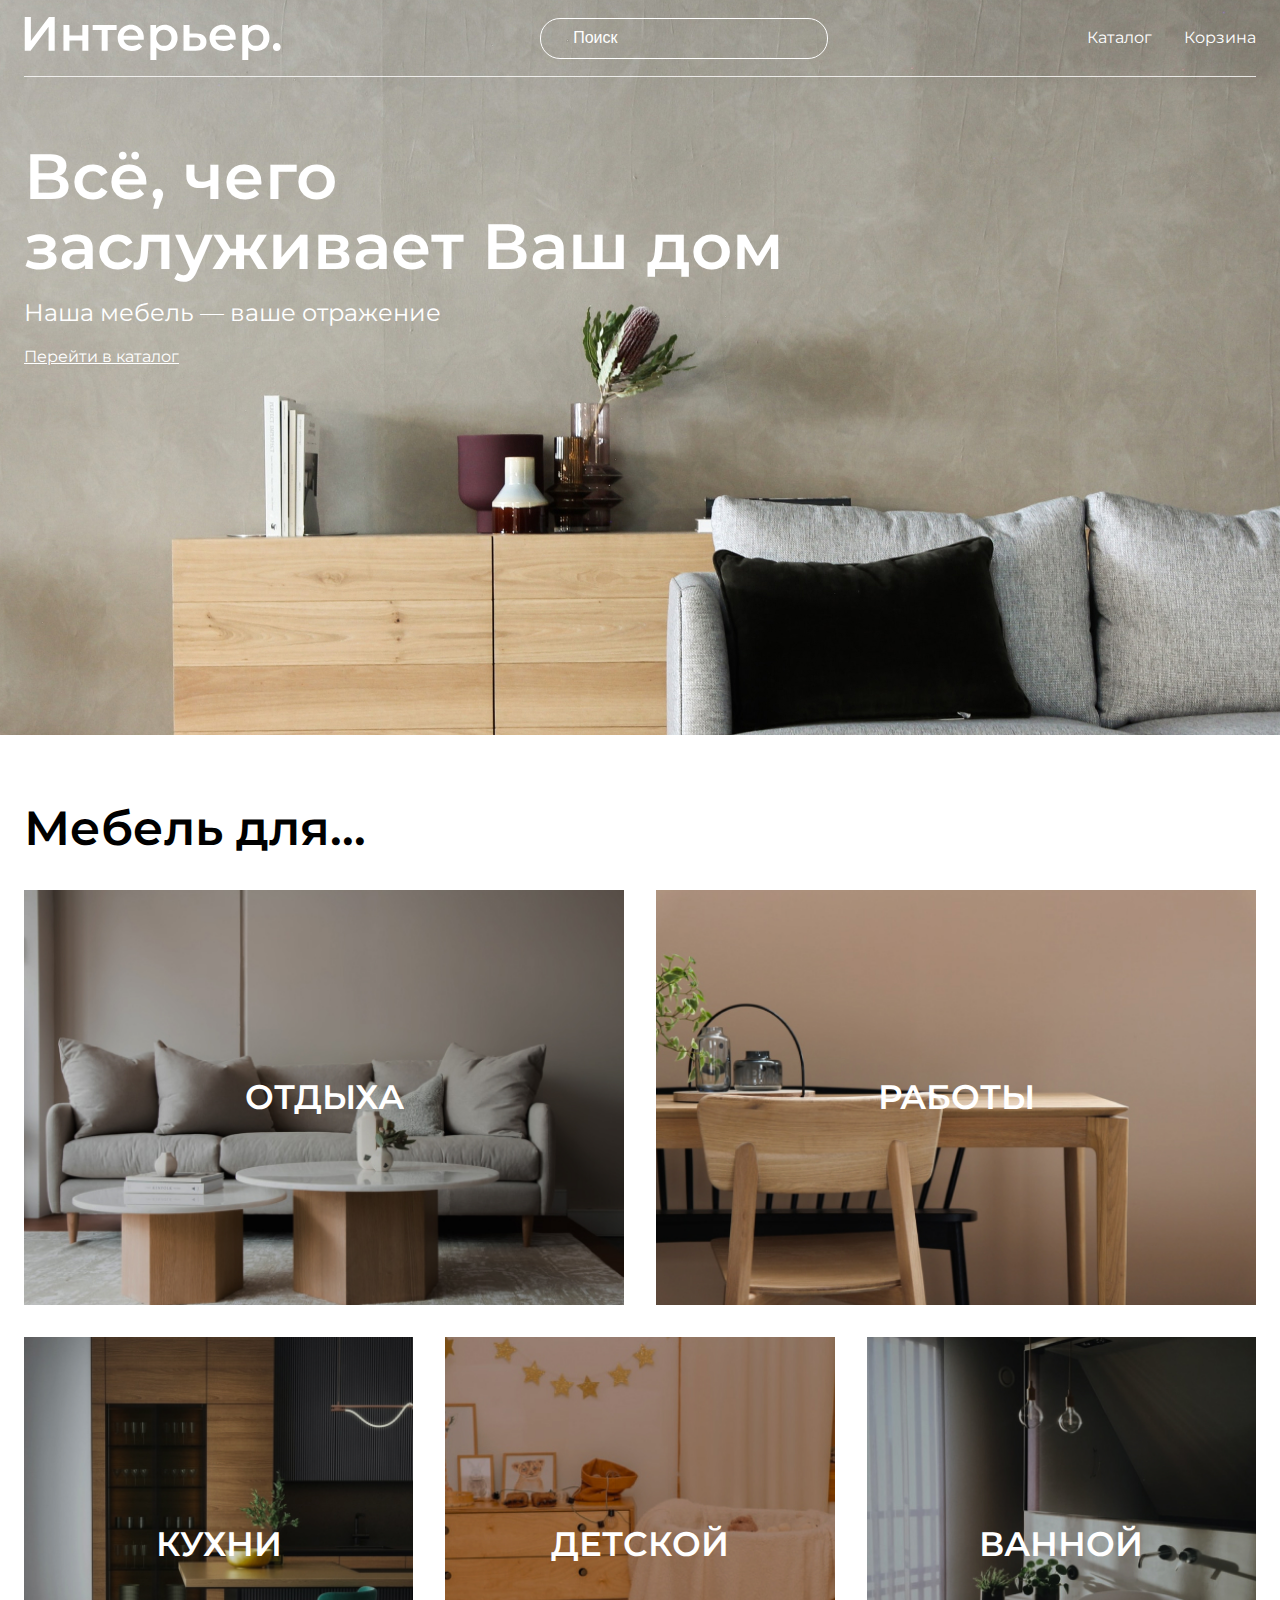
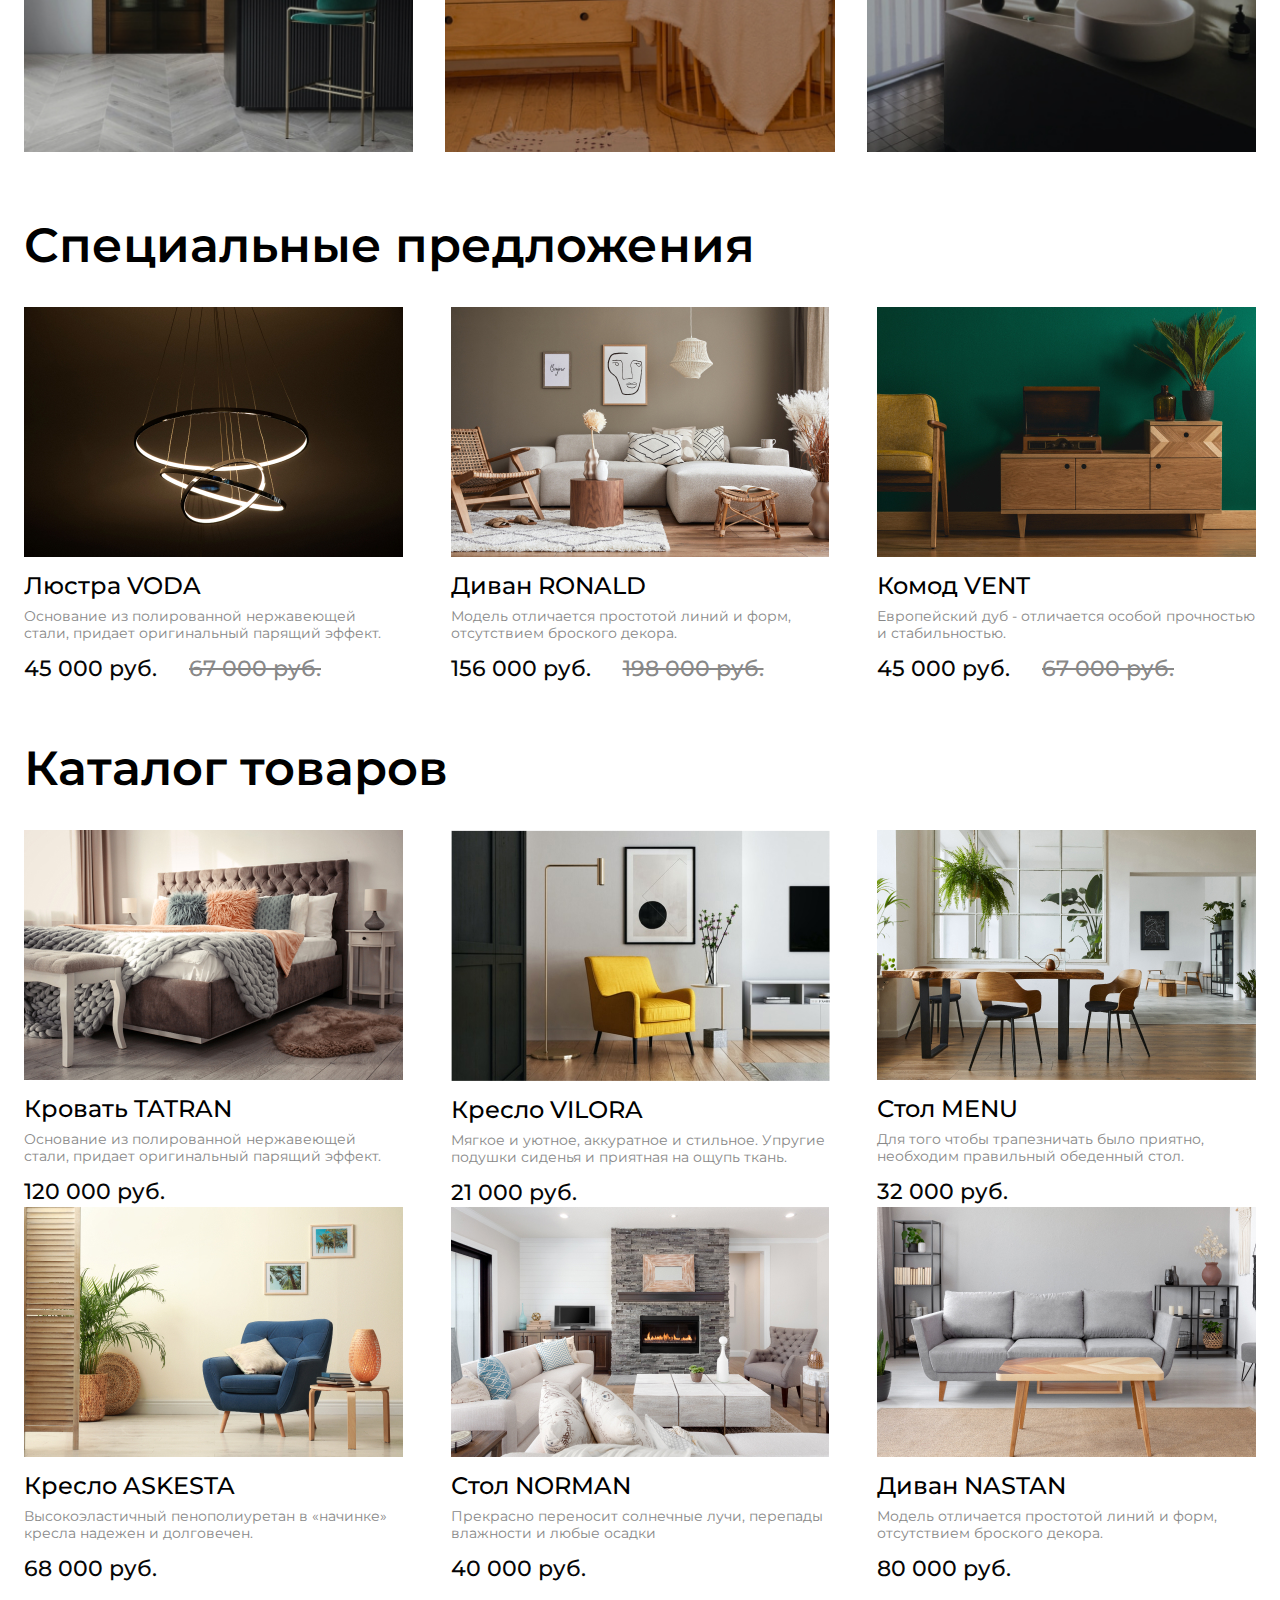
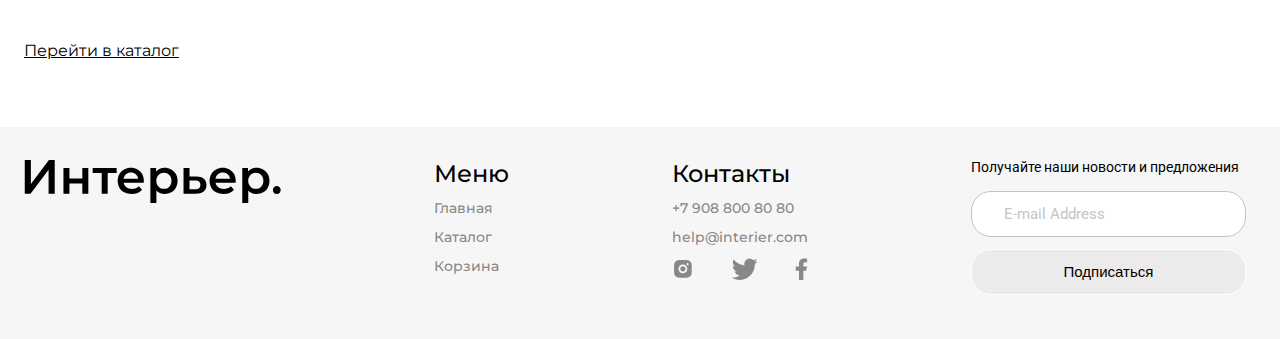
==== index.html @ c7a36665 "Task 10 - Added: Mobile version" ====
<!DOCTYPE html>
<html lang="ru">
<head>
    <meta charset="UTF-8">
    <meta http-equiv="X-UA-Compatible" content="IE=edge">
    <meta name="viewport" content="width=device-width, initial-scale=1.0">
    <link rel="stylesheet" href="css/main.css">
    <link href="https://fonts.googleapis.com/css2?family=Montserrat:ital,wght@0,400;0,500;0,600;0,700;1,400;1,500;1,600&display=swap" rel="stylesheet">
    <link href="https://fonts.googleapis.com/css2?family=Roboto&display=swap" rel="stylesheet">
    <title>Главная</title>
</head>
<body>
    <div class="intro">
        <header class="intro-header">
            <picture class="header-logo">
                <source media="(max-width: 767px)" srcset="img/logo_mobile.svg">
                <source media="(min-width: 768px)" srcset="img/logo.svg">
                <img class="header-logo" src="img/logo.svg" alt="Logo">
            </picture>
            <input class="header-search" type="search" name="Search" id="input-search" placeholder="Поиск">
            <nav class="header-nav">
                <a class="header-nav-element" href="catalog.html">Каталог</a>
                <a class="header-nav-element" href="cart.html">Корзина</a>
            </nav>
            <div class="header-nav mobile">
                <a class="header-nav-element" id="nav-mobile-search">
                    <img src="img/search.svg" alt="Search Button">
                </a>
                <a class="header-nav-element" id="nav-mobile-catalog" href="catalog.html">
                    <img src="img/catalog.svg" alt="Catalog Button">
                </a>
                <a class="header-nav-element" id="nav-mobile-cart" href="cart.html">
                    <img src="img/cart.svg" alt="Cart Button">
                </a>
            </div>
        </header>
        <section>
            <h1 class="main-header">Всё, чего заслуживает&#160;Ваш дом</h1>
            <h1 class="main-header mobile">Всё, чего заслуживает Ваш дом</h1>
            <p class="slogan-paragraph">Наша мебель — ваше отражение</p>
            <a class="catalog-link" href="catalog.html">Перейти в каталог</a>
        </section>
    </div> 
    <main>
        <section>
            <h2 class="section-header">Мебель для...</h2>
            <div class="category-cards">
                <div class="category-card big-card" style="background-image: url(img/category-rest.jpg)">ОТДЫХА</div>
                <div class="category-card big-card" style="background-image: url(img/category-work.jpg)">РАБОТЫ</div>
                <div class="category-card" style="background-image: url(img/category-kitchen.jpg)">КУХНИ</div>
                <div class="category-card" style="background-image: url(img/category-children.jpg)">ДЕТСКОЙ</div>
                <div class="category-card" style="background-image: url(img/category-bathroom.jpg)">ВАННОЙ</div>
            </div>
        </section>
        <section>
            <h2 class="section-header">Специальные предложения</h2>
            <div class="product-cards">
                <div class="product-card">
                    <img class="product-image" src="img/voda.jpg" alt='VODA'>
                    <h3 class="product-name">Люстра VODA</h3>
                    <p class="product-desc">Основание из полированной нержавеющей стали, придает оригинальный парящий эффект.</p>
                    <div class="special-offer-price">
                        <p class="price">45 000 руб.</p><p class="price price-old">67 000 руб.</p>
                    </div>
                </div>
                <div class="product-card">
                    <img class="product-image" src="img/ronald.jpg" alt='RONALD'>
                    <h3 class="product-name">Диван RONALD</h3>
                    <p class="product-desc">Модель отличается простотой линий и форм, отсутствием броского декора.</p>
                    <div class="special-offer-price">
                        <p class="price">156 000 руб.</p><p class="price price-old">198 000 руб.</p>
                    </div>
                </div>
                <div class="product-card">
                    <img class="product-image" src="img/vent.jpg" alt='VENT'>
                    <h3 class="product-name">Комод VENT</h3>
                    <p class="product-desc">Европейский дуб - отличается особой прочностью и стабильностью.</p>
                    <div class="special-offer-price">
                        <p class="price">45 000 руб.</p><p class="price price-old">67 000 руб.</p>
                    </div>
                </div>
            </div>
        </section>
        <section>
            <h2 class="section-header">Каталог товаров</h2>
            <div>
                <div class="product-cards">
                    <div class="product-card">
                        <img class="product-image" src="img/tatran.jpg" alt='TATRAN'>
                        <h3 class="product-name">Кровать TATRAN</h3>
                        <p class="product-desc">Основание из полированной нержавеющей стали, придает оригинальный парящий эффект.</p>
                        <p class="price">120 000 руб.</p>
                    </div>
                    <div class="product-card">
                        <img class="product-image" src="img/vilora.jpg" alt='VILORA'>
                        <h3 class="product-name">Кресло VILORA</h3>
                        <p class="product-desc">Мягкое и уютное, аккуратное и стильное. Упругие подушки сиденья и приятная на ощупь ткань.</p>
                        <p class="price">21 000 руб.</p>
                    </div>
                    <div class="product-card">
                        <img class="product-image" src="img/menu.jpg" alt='MENU'>
                        <h3 class="product-name">Стол MENU</h3>
                        <p class="product-desc">Для того чтобы трапезничать было приятно, необходим правильный обеденный стол.</p>
                        <p class="price">32 000 руб.</p>
                    </div>
                    <div class="product-card">
                        <img class="product-image" src="img/askesta.jpg" alt='ASKESTA'>
                        <h3 class="product-name">Кресло ASKESTA</h3>
                        <p class="product-desc">Высокоэластичный пенополиуретан в «начинке» кресла надежен и долговечен.</p>
                        <p class="price">68 000 руб.</p>
                    </div>
                    <div class="product-card">
                        <img class="product-image" src="img/norman.jpg" alt='NORMAN'>
                        <h3 class="product-name">Стол NORMAN</h3>
                        <p class="product-desc">Прекрасно переносит солнечные лучи, перепады влажности и любые осадки</p>
                        <p class="price">40 000 руб.</p>
                    </div>
                    <div class="product-card">
                        <img class="product-image" src="img/nastan.jpg" alt='NASTAN'>
                        <h3 class="product-name">Диван NASTAN</h3>
                        <p class="product-desc">Модель отличается простотой линий и форм, отсутствием броского декора.</p>
                        <p class="price">80 000 руб.</p>
                    </div>
                </div>
            </div>
            <a class="catalog-section-link" href="catalog.html">Перейти в каталог</a>
        </section>
    </main>
    <footer>
        <img class="footer-logo" height="44px" src="img/logo.svg" alt="Logo">
        <div class="footer-section">
            <h4 class="footer-section-element">Меню</h4>
            <a class="footer-link" href="index.html">Главная</a>
            <a class="footer-link" href="catalog.html">Каталог</a>
            <a class="footer-link" href="">Корзина</a>
        </div>
        <div class="footer-section">
            <h4 class="footer-section-element">Контакты</h4>
            <a class="footer-link" href="tel:+79088008080">+7 908 800 80 80</a>
            <a class="footer-link" href="mailto:help@interier.com">help@interier.com</a>
            <div class="footer-contacts-social">
                <a href=""><img height="22px" src="img/inst.svg" alt="Instagram Logo"></a>
                <a href=""><img height="22px" src="img/twitter.svg" alt="Twitter Logo"></a>
                <a href=""><img height="22px" src="img/facebook.svg" alt="Facebook Logo"></a>
            </div>
        </div>
        <div class="footer-section">
            <form class="footer-subscription" action="#">
                <p class="subscription-header">Получайте наши новости и предложения</p>
                <input class="subscription-email-input" type="email" placeholder="E-mail Address">
                <button class="subscribe-button">Подписаться</button>
            </form>
        </div>
    </footer>
</body>
</html>
---- css/main.css ----
* {
  margin: 0;
  padding: 0;
}

body {
  font-family: 'Montserrat', sans-serif;
  font-style: normal;
  font-weight: normal;
  background-color: #FFFFFF;
}

section {
  margin-left: calc(max(calc(50% - 620px), 24px));
  margin-right: calc(max(calc(50% - 620px), 24px));
}

main {
  margin-bottom: 64px;
}

footer {
  padding-left: calc(max(calc(50% - 620px), 24px));
  padding-right: calc(max(calc(50% - 620px), 24px));
  min-height: 130px;
  background: #F7F6F6;
  display: -webkit-box;
  display: -ms-flexbox;
  display: flex;
  -webkit-box-pack: justify;
      -ms-flex-pack: justify;
          justify-content: space-between;
  padding-top: 32px;
  padding-bottom: 32px;
}

input:focus {
  outline: none;
}

.intro {
  min-height: 735px;
  background-image: url("../img/intro_background.jpg");
  background-size: cover;
  margin-bottom: 64px;
}

.slogan-paragraph {
  min-height: 32px;
  margin-bottom: 16px;
  margin-top: 16px;
  font-size: 24px;
  line-height: 32px;
  color: #FFFFFF;
}

.catalog-link {
  height: 24px;
  margin-top: 16px;
  font-size: 16px;
  line-height: 24px;
  -webkit-text-decoration-line: underline;
          text-decoration-line: underline;
  color: #FFFFFF;
}

.intro-header {
  margin-left: calc(max(calc(50% - 620px), 24px));
  margin-right: calc(max(calc(50% - 620px), 24px));
  height: 76px;
  display: -webkit-box;
  display: -ms-flexbox;
  display: flex;
  -webkit-box-pack: justify;
      -ms-flex-pack: justify;
          justify-content: space-between;
  -webkit-box-align: center;
      -ms-flex-align: center;
          align-items: center;
  border-bottom: 1px solid rgba(255, 255, 255, 0.8);
  -webkit-column-gap: 24px;
          column-gap: 24px;
}

.header-logo {
  height: 44px;
}

.header-search {
  height: 41px;
  width: 288px;
  padding-left: 32px;
  padding-right: 32px;
  border: 1px solid #FFFFFF;
  -webkit-box-sizing: border-box;
          box-sizing: border-box;
  border-radius: 20px;
  background: transparent;
  font-size: 16px;
  line-height: 20px;
  color: #FFFFFF;
}

.header-search::-webkit-input-placeholder {
  color: #FFFFFF;
}

.header-search:-ms-input-placeholder {
  color: #FFFFFF;
}

.header-search::-ms-input-placeholder {
  color: #FFFFFF;
}

.header-search::placeholder {
  color: #FFFFFF;
}

.header-nav {
  display: -webkit-box;
  display: -ms-flexbox;
  display: flex;
  -webkit-box-pack: justify;
      -ms-flex-pack: justify;
          justify-content: space-between;
}

.header-nav.mobile {
  display: none;
}

.header-nav-element {
  font-size: 16px;
  line-height: 20px;
  color: #FFFFFF;
  text-decoration: none;
  -webkit-box-flex: 0;
      -ms-flex: none;
          flex: none;
  -webkit-box-ordinal-group: 1;
      -ms-flex-order: 0;
          order: 0;
  -ms-flex-positive: 0;
      flex-grow: 0;
}

.header-nav-element:nth-child(2n) {
  margin-left: 32px;
}

.main-header {
  margin-top: 64px;
  margin-bottom: 16px;
  max-width: 792px;
  font-weight: 600;
  font-size: 64px;
  line-height: 70px;
  color: #FFFFFF;
}

.main-header.mobile {
  display: none;
}

.main-header.catalog, .main-header.cart {
  margin-top: 120px;
}

.section-header {
  height: 59px;
  margin-bottom: 32px;
  font-weight: 600;
  font-size: 48px;
  line-height: 59px;
  display: -webkit-box;
  display: -ms-flexbox;
  display: flex;
  -webkit-box-align: center;
      -ms-flex-align: center;
          align-items: center;
  color: #000000;
}

.category-cards {
  display: -ms-grid;
  display: grid;
  gap: 32px;
  -ms-grid-columns: (1fr)[12];
      grid-template-columns: repeat(12, 1fr);
  margin-bottom: 64px;
}

.category-card.big-card {
  grid-column: span 6;
}

.category-card {
  grid-column: span 4;
  height: 415px;
  background-repeat: no-repeat;
  background-position: center;
  background-size: cover;
  font-weight: 600;
  font-size: 34px;
  line-height: 41px;
  display: -webkit-box;
  display: -ms-flexbox;
  display: flex;
  -webkit-box-align: center;
      -ms-flex-align: center;
          align-items: center;
  -webkit-box-pack: center;
      -ms-flex-pack: center;
          justify-content: center;
  color: #FFFFFF;
}

.product-cards {
  display: -webkit-box;
  display: -ms-flexbox;
  display: flex;
  /* flex-direction: row; */
  -ms-flex-wrap: wrap;
      flex-wrap: wrap;
  -webkit-box-pack: justify;
      -ms-flex-pack: justify;
          justify-content: space-between;
  margin-bottom: 56px;
}

.product-card {
  width: 379px;
}

.product-image {
  -o-object-fit: cover;
     object-fit: cover;
  padding-bottom: 10px;
}

.product-name {
  font-weight: 500;
  font-size: 24px;
  line-height: 29px;
  color: #000000;
  margin: 0px 0px 8px 0px;
}

.product-desc {
  font-size: 14px;
  line-height: 17px;
  color: #888888;
  margin: 0px 0px 12px 0px;
}

.price {
  font-weight: 500;
  font-size: 22px;
  line-height: 29px;
  color: #050505;
  margin-right: 32px;
}

.price-old {
  -webkit-text-decoration-line: line-through;
          text-decoration-line: line-through;
  color: #888888;
}

.special-offer-price {
  display: -webkit-box;
  display: -ms-flexbox;
  display: flex;
  -webkit-box-orient: horizontal;
  -webkit-box-direction: normal;
      -ms-flex-direction: row;
          flex-direction: row;
}

.catalog-section-link {
  font-family: Montserrat;
  font-style: normal;
  font-weight: normal;
  font-size: 16px;
  line-height: 24px;
  -webkit-text-decoration-line: underline;
          text-decoration-line: underline;
  color: #000000;
}

.catalog-section-link:hover {
  color: rgba(0, 0, 0, 0.5);
}

.footer-logo {
  -webkit-filter: brightness(0%);
          filter: brightness(0%);
}

.footer-link {
  font-weight: 500;
  font-size: 14px;
  line-height: 17px;
  color: #888888;
  text-decoration: none;
}

.footer-section {
  display: -webkit-box;
  display: -ms-flexbox;
  display: flex;
  -webkit-box-orient: vertical;
  -webkit-box-direction: normal;
      -ms-flex-direction: column;
          flex-direction: column;
  padding-left: 10px;
  padding-right: 10px;
}

.footer-section-element {
  font-weight: 500;
  font-size: 24px;
  line-height: 29px;
  color: #000000;
  margin-bottom: 12px;
}

.footer-contacts-social {
  display: -webkit-box;
  display: -ms-flexbox;
  display: flex;
  -webkit-box-orient: horizontal;
  -webkit-box-direction: normal;
      -ms-flex-direction: row;
          flex-direction: row;
  -webkit-box-pack: justify;
      -ms-flex-pack: justify;
          justify-content: space-between;
}

.footer-subscription {
  display: -webkit-box;
  display: -ms-flexbox;
  display: flex;
  -webkit-box-orient: vertical;
  -webkit-box-direction: normal;
      -ms-flex-direction: column;
          flex-direction: column;
  -ms-flex-line-pack: center;
      align-content: center;
}

.subscription-header {
  font-size: 14px;
  line-height: 16px;
  color: #000000;
  margin-bottom: 16px;
  font-family: Roboto, sans-serif;
  font-style: normal;
  font-weight: normal;
}

.subscription-email-input {
  background: #FFFFFF;
  border: 1px solid #C4C4C4;
  -webkit-box-sizing: border-box;
          box-sizing: border-box;
  border-radius: 20px;
  font-style: normal;
  font-weight: normal;
  font-size: 15px;
  line-height: 18px;
  width: 275px;
  height: 46px;
  padding-left: 32px;
  font-family: Roboto;
  font-style: normal;
  font-weight: normal;
  font-size: 15px;
  line-height: 18px;
  color: #636363;
}

.subscription-email-input::-webkit-input-placeholder {
  font-family: Roboto;
  font-style: normal;
  font-weight: normal;
  font-size: 15px;
  line-height: 18px;
  color: #C4C4C4;
}

.subscription-email-input:-ms-input-placeholder {
  font-family: Roboto;
  font-style: normal;
  font-weight: normal;
  font-size: 15px;
  line-height: 18px;
  color: #C4C4C4;
}

.subscription-email-input::-ms-input-placeholder {
  font-family: Roboto;
  font-style: normal;
  font-weight: normal;
  font-size: 15px;
  line-height: 18px;
  color: #C4C4C4;
}

.subscription-email-input::placeholder {
  font-family: Roboto;
  font-style: normal;
  font-weight: normal;
  font-size: 15px;
  line-height: 18px;
  color: #C4C4C4;
}

.subscribe-button {
  background: rgba(222, 215, 215, 0.41);
  border: 1px solid #FFFFFF;
  -webkit-box-sizing: border-box;
          box-sizing: border-box;
  border-radius: 20px;
  width: 275px;
  height: 46px;
  font-size: 15px;
  line-height: 18px;
  color: #000000;
}

.footer-link, .footer-contacts-social, .subscription-email-input, .subscribe-button {
  margin-bottom: 12px;
}

.intro.catalog {
  min-height: 400px;
  background-image: url("../img/intro_background_catalog.jpg");
  background-size: cover;
}

.catalog-control-bar {
  padding-bottom: 32px;
  display: -webkit-box;
  display: -ms-flexbox;
  display: flex;
  -webkit-box-pack: justify;
      -ms-flex-pack: justify;
          justify-content: space-between;
}

.catalog-breadcrumb-nav-ul {
  display: -webkit-box;
  display: -ms-flexbox;
  display: flex;
  list-style: none;
}

.catalog-breadcrumb-nav-element {
  display: inline;
  text-decoration: none;
  font-size: 16px;
  line-height: 32px;
  color: #000000;
  -webkit-box-flex: 0;
      -ms-flex: none;
          flex: none;
  -webkit-box-ordinal-group: 1;
      -ms-flex-order: 0;
          order: 0;
  -ms-flex-positive: 0;
      flex-grow: 0;
}

.catalog-breadcrumb-nav a + a::before {
  content: "\00a0/\00a0\00a0";
  font-size: 16px;
  line-height: 32px;
  color: #000000;
  -webkit-box-flex: 0;
      -ms-flex: none;
          flex: none;
  -webkit-box-ordinal-group: 1;
      -ms-flex-order: 0;
          order: 0;
  -ms-flex-positive: 0;
      flex-grow: 0;
}

.catalog-sort-dropdown {
  height: 41px;
  border: 1px solid #C4C4C4;
  -webkit-box-sizing: border-box;
          box-sizing: border-box;
  border-radius: 20px;
  padding-left: 10px;
  font-size: 16px;
  line-height: 20px;
  color: #000000;
}

/* Doesn't work in Firefox (Works in Google Chrome) */
.catalog-sort-option {
  font-size: 16px;
  line-height: 20px;
  color: #000000;
}

.intro.cart {
  min-height: 400px;
  background-image: url("../img/intro_background_cart.jpg");
  background-size: cover;
}

.cart-section {
  margin-top: 32px;
  display: -ms-grid;
  display: grid;
  -ms-grid-columns: (1fr)[12];
      grid-template-columns: repeat(12, 1fr);
  gap: 32px;
}

.cart-pane {
  min-width: 786px;
}

.cart-header-bar {
  padding-bottom: 16px;
  grid-column: span 8;
  font-size: 16px;
  line-height: 20px;
  display: -webkit-box;
  display: -ms-flexbox;
  display: flex;
  -webkit-box-pack: justify;
      -ms-flex-pack: justify;
          justify-content: space-between;
  -webkit-box-align: center;
      -ms-flex-align: center;
          align-items: center;
  color: #000000;
}

.product-card.cart {
  display: -webkit-box;
  display: -ms-flexbox;
  display: flex;
  -webkit-box-pack: justify;
      -ms-flex-pack: justify;
          justify-content: space-between;
  width: 100%;
  height: 173px;
  padding-top: 32px;
  padding-bottom: 32px;
  border-top: 1px solid rgba(136, 136, 136, 0.3);
}

.product-image.cart {
  max-height: 173px;
  max-width: 173px;
  -o-object-fit: cover;
     object-fit: cover;
  padding-bottom: 0;
}

.cart-product-info {
  padding-left: 32px;
  display: -webkit-box;
  display: -ms-flexbox;
  display: flex;
  -webkit-box-orient: vertical;
  -webkit-box-direction: normal;
      -ms-flex-direction: column;
          flex-direction: column;
  -webkit-box-pack: justify;
      -ms-flex-pack: justify;
          justify-content: space-between;
}

.product-name.cart {
  font-size: 24px;
  line-height: 29px;
}

.product-desc.cart {
  font-size: 14px;
  line-height: 17px;
  max-width: 276px;
}

.price.cart {
  font-size: 16px;
  line-height: 20px;
}

.product-card-control {
  margin-top: auto;
}

.product-card-button {
  margin-right: 32px;
  font-size: 14px;
  line-height: 24px;
  -webkit-text-decoration-line: underline;
          text-decoration-line: underline;
  border: none;
  background: none;
  color: #000000;
}

.product-card-button:hover {
  color: rgba(0, 0, 0, 0.5);
}

.product-amount-input {
  margin-left: auto;
  height: 51px;
  width: 71px;
  background: #F7F6F6;
  border-radius: 6px;
  border: none;
  text-align: center;
  font-family: Poppins;
  font-style: normal;
  font-weight: 600;
  font-size: 14px;
}

.order-pane {
  grid-column: span 4;
  min-width: 329px;
  max-height: 400px;
  background: #F7F6F6;
  border-radius: 20px;
  display: -webkit-box;
  display: -ms-flexbox;
  display: flex;
  -webkit-box-orient: vertical;
  -webkit-box-direction: normal;
      -ms-flex-direction: column;
          flex-direction: column;
  padding-top: 42px;
  padding-bottom: 42px;
  padding-left: 28px;
  padding-right: 28px;
  -webkit-box-align: center;
      -ms-flex-align: center;
          align-items: center;
}

.order-pane-header {
  font-family: Poppins, sans-serif;
  font-style: normal;
  font-weight: 600;
  font-size: 24px;
  line-height: 36px;
  -webkit-box-align: center;
      -ms-flex-align: center;
          align-items: center;
  text-align: center;
}

.order-name, .order-phone-number, .order-delivery-address {
  width: 100%;
  background: none;
  border: none;
  border-bottom: 1px solid rgba(136, 136, 136, 0.3);
  font-family: Montserrat;
  font-style: normal;
  font-weight: normal;
  font-size: 14px;
  line-height: 17px;
  margin-top: 42px;
  color: #000000;
}

.order-name::-webkit-input-placeholder, .order-phone-number::-webkit-input-placeholder, .order-delivery-address::-webkit-input-placeholder {
  color: #000000;
}

.order-name:-ms-input-placeholder, .order-phone-number:-ms-input-placeholder, .order-delivery-address:-ms-input-placeholder {
  color: #000000;
}

.order-name::-ms-input-placeholder, .order-phone-number::-ms-input-placeholder, .order-delivery-address::-ms-input-placeholder {
  color: #000000;
}

.order-name::placeholder, .order-phone-number::placeholder, .order-delivery-address::placeholder {
  color: #000000;
}

.order-total-block {
  margin-top: 64px;
  margin-bottom: 16px;
  display: -webkit-box;
  display: -ms-flexbox;
  display: flex;
  font-size: 24px;
  line-height: 29px;
  color: #000000;
}

.order-total-sum {
  font-weight: 600;
}

.cart-pane-control {
  margin-bottom: 64px;
}

.checkout-button {
  width: 290px;
  height: 41px;
  background: none;
  border: 1px solid #040404;
  -webkit-box-sizing: border-box;
          box-sizing: border-box;
  border-radius: 20px;
  font-family: Montserrat;
  font-style: normal;
  font-weight: normal;
  font-size: 16px;
  line-height: 20px;
  -webkit-box-align: center;
      -ms-flex-align: center;
          align-items: center;
  text-align: center;
  color: #000000;
}

.clear-cart-button {
  width: 200px;
  height: 37px;
  background: none;
  border: 1px solid #000000;
  -webkit-box-sizing: border-box;
          box-sizing: border-box;
  border-radius: 50px;
  margin-right: 16px;
  font-family: Montserrat;
  font-style: normal;
  font-weight: normal;
  font-size: 14px;
  line-height: 17px;
  text-align: center;
  color: #020202;
}

.continue-shopping-button {
  width: 200px;
  height: 37px;
  background: #000000;
  border: none;
  border-radius: 50px;
  font-family: Montserrat;
  font-style: normal;
  font-weight: normal;
  font-size: 14px;
  line-height: 17px;
  text-align: center;
  color: #FFFFFF;
}

.clear-cart-button:hover, .continue-shopping-button:hover, .checkout-button:hover {
  background-color: #e6e6e6;
  border: none;
  color: #000000;
}

@media (max-width: 1023px) {
  section, .intro-header {
    margin-left: calc(max(calc(50% - 393px), 24px));
    margin-right: calc(max(calc(50% - 393px), 24px));
  }
  footer {
    padding-left: calc(max(calc(50% - 393px), 24px));
    padding-right: calc(max(calc(50% - 393px), 24px));
  }
  main {
    margin-bottom: 48px;
  }
  .intro.catalog {
    height: 100vh;
  }
  .category-card {
    height: 265px;
  }
  .footer-logo {
    display: none;
  }
  .cart-section {
    display: -webkit-box;
    display: -ms-flexbox;
    display: flex;
    -webkit-box-orient: vertical;
    -webkit-box-direction: normal;
        -ms-flex-direction: column;
            flex-direction: column;
    -webkit-box-align: center;
        -ms-flex-align: center;
            align-items: center;
    gap: 0;
  }
  .cart-pane-control {
    display: -webkit-box;
    display: -ms-flexbox;
    display: flex;
    -webkit-box-pack: center;
        -ms-flex-pack: center;
            justify-content: center;
  }
  .order-pane {
    width: 364px;
    margin-bottom: 64px;
  }
}

@media (max-width: 767px) {
  section, .intro-header {
    margin-left: calc(max(calc(50% - 188px), 16px));
    margin-right: calc(max(calc(50% - 188px), 16px));
  }
  footer {
    padding-left: calc(max(calc(50% - 393px), 24px));
    padding-right: calc(max(calc(50% - 393px), 24px));
    display: -ms-grid;
    display: grid;
    -ms-grid-columns: (1fr)[2];
        grid-template-columns: repeat(2, 1fr);
    gap: 32px;
  }
  main {
    margin-bottom: 48px;
  }
  .intro {
    height: 100vh;
    margin-bottom: 32px;
    background-size: cover;
  }
  .header-logo {
    height: 22px;
  }
  .main-header {
    margin-top: 48px;
    margin-bottom: 16px;
    max-width: 333px;
    font-weight: 600;
    font-size: 48px;
    line-height: 58px;
    color: #FFFFFF;
    text-align: center;
    display: none;
  }
  .main-header.mobile {
    display: block;
  }
  .main-header.mobile.short {
    margin-top: 35vh;
  }
  .slogan-paragraph {
    margin-bottom: 16px;
    font-size: 16px;
    line-height: 32px;
    color: #FFFFFF;
    text-align: center;
  }
  .catalog-link {
    display: block;
    font-size: 14px;
    line-height: 24px;
    -webkit-text-decoration-line: underline;
            text-decoration-line: underline;
    color: #FFFFFF;
    text-align: center;
  }
  .header-search {
    display: none;
  }
  .header-nav {
    display: none;
  }
  .header-nav.mobile {
    display: -webkit-box;
    display: -ms-flexbox;
    display: flex;
    -webkit-box-pack: justify;
        -ms-flex-pack: justify;
            justify-content: space-between;
    -webkit-column-gap: 32px;
            column-gap: 32px;
  }
  .header-nav-element {
    height: 20px;
    width: 20px;
  }
  .header-nav-element:nth-child(2n) {
    margin-left: 0px;
  }
  .section-header {
    margin-bottom: 32px;
    font-weight: 600;
    font-size: 24px;
    line-height: 30px;
    color: #000000;
  }
  .category-cards {
    display: -webkit-box;
    display: -ms-flexbox;
    display: flex;
    -webkit-box-orient: vertical;
    -webkit-box-direction: normal;
        -ms-flex-direction: column;
            flex-direction: column;
    margin-bottom: 32px;
    row-gap: 16px;
  }
  .category-card {
    height: 245px;
    background-repeat: no-repeat;
    background-position: center;
    background-size: cover;
    font-weight: 600;
    font-size: 28px;
    line-height: 35px;
    text-align: center;
    color: #FFFFFF;
  }
  .product-cards {
    display: -webkit-box;
    display: -ms-flexbox;
    display: flex;
    -webkit-box-orient: vertical;
    -webkit-box-direction: normal;
        -ms-flex-direction: column;
            flex-direction: column;
    row-gap: 32px;
    margin-bottom: 32px;
  }
  .product-card {
    width: 344px;
  }
  .product-image {
    height: 228px;
    -o-object-fit: cover;
       object-fit: cover;
    padding-bottom: 10px;
  }
  .product-name {
    font-weight: 500;
    font-size: 20px;
    line-height: 24px;
    color: #000000;
    margin-bottom: 8px;
  }
  .product-desc {
    font-size: 14px;
    line-height: 17px;
    color: #888888;
    margin-bottom: 8px;
  }
  .price {
    font-weight: 500;
    font-size: 20px;
    line-height: 24px;
    color: #050505;
    margin-right: 32px;
  }
  .price-old {
    -webkit-text-decoration-line: line-through;
            text-decoration-line: line-through;
    color: #888888;
  }
  .special-offer-price {
    display: -webkit-box;
    display: -ms-flexbox;
    display: flex;
    -webkit-box-orient: horizontal;
    -webkit-box-direction: normal;
        -ms-flex-direction: row;
            flex-direction: row;
  }
  .footer-section {
    grid-column: span 1;
    -webkit-box-align: center;
        -ms-flex-align: center;
            align-items: center;
  }
  .footer-section:last-of-type {
    -ms-grid-column: 1;
    -ms-grid-column-span: 2;
    grid-column: 1 / 3;
  }
  .footer-contacts-social {
    -webkit-column-gap: 16px;
            column-gap: 16px;
  }
  .subscription-header {
    font-size: 14px;
  }
  .catalog-control-bar {
    -webkit-box-orient: vertical;
    -webkit-box-direction: normal;
        -ms-flex-direction: column;
            flex-direction: column;
  }
  .catalog-sort-dropdown {
    margin-top: 16px;
  }
  .cart-pane {
    min-width: 0px;
  }
  .cart-product-info {
    padding-left: 0px;
  }
  .product-image.cart {
    display: none;
  }
  .clear-cart-button, .continue-shopping-button {
    width: 160px;
    font-size: 12px;
  }
  .product-card-control {
    margin-top: 12px;
  }
  .cart-pane-control {
    margin-bottom: 32px;
  }
  .order-pane {
    width: auto;
    min-width: 0px;
    grid-column: span 4;
    max-height: 400px;
    background: #F7F6F6;
    border-radius: 20px;
    display: -webkit-box;
    display: -ms-flexbox;
    display: flex;
    -webkit-box-orient: vertical;
    -webkit-box-direction: normal;
        -ms-flex-direction: column;
            flex-direction: column;
    padding-top: 42px;
    padding-bottom: 42px;
    padding-left: 28px;
    padding-right: 28px;
    -webkit-box-align: center;
        -ms-flex-align: center;
            align-items: center;
    margin-bottom: 32px;
  }
}
/*# sourceMappingURL=main.css.map */
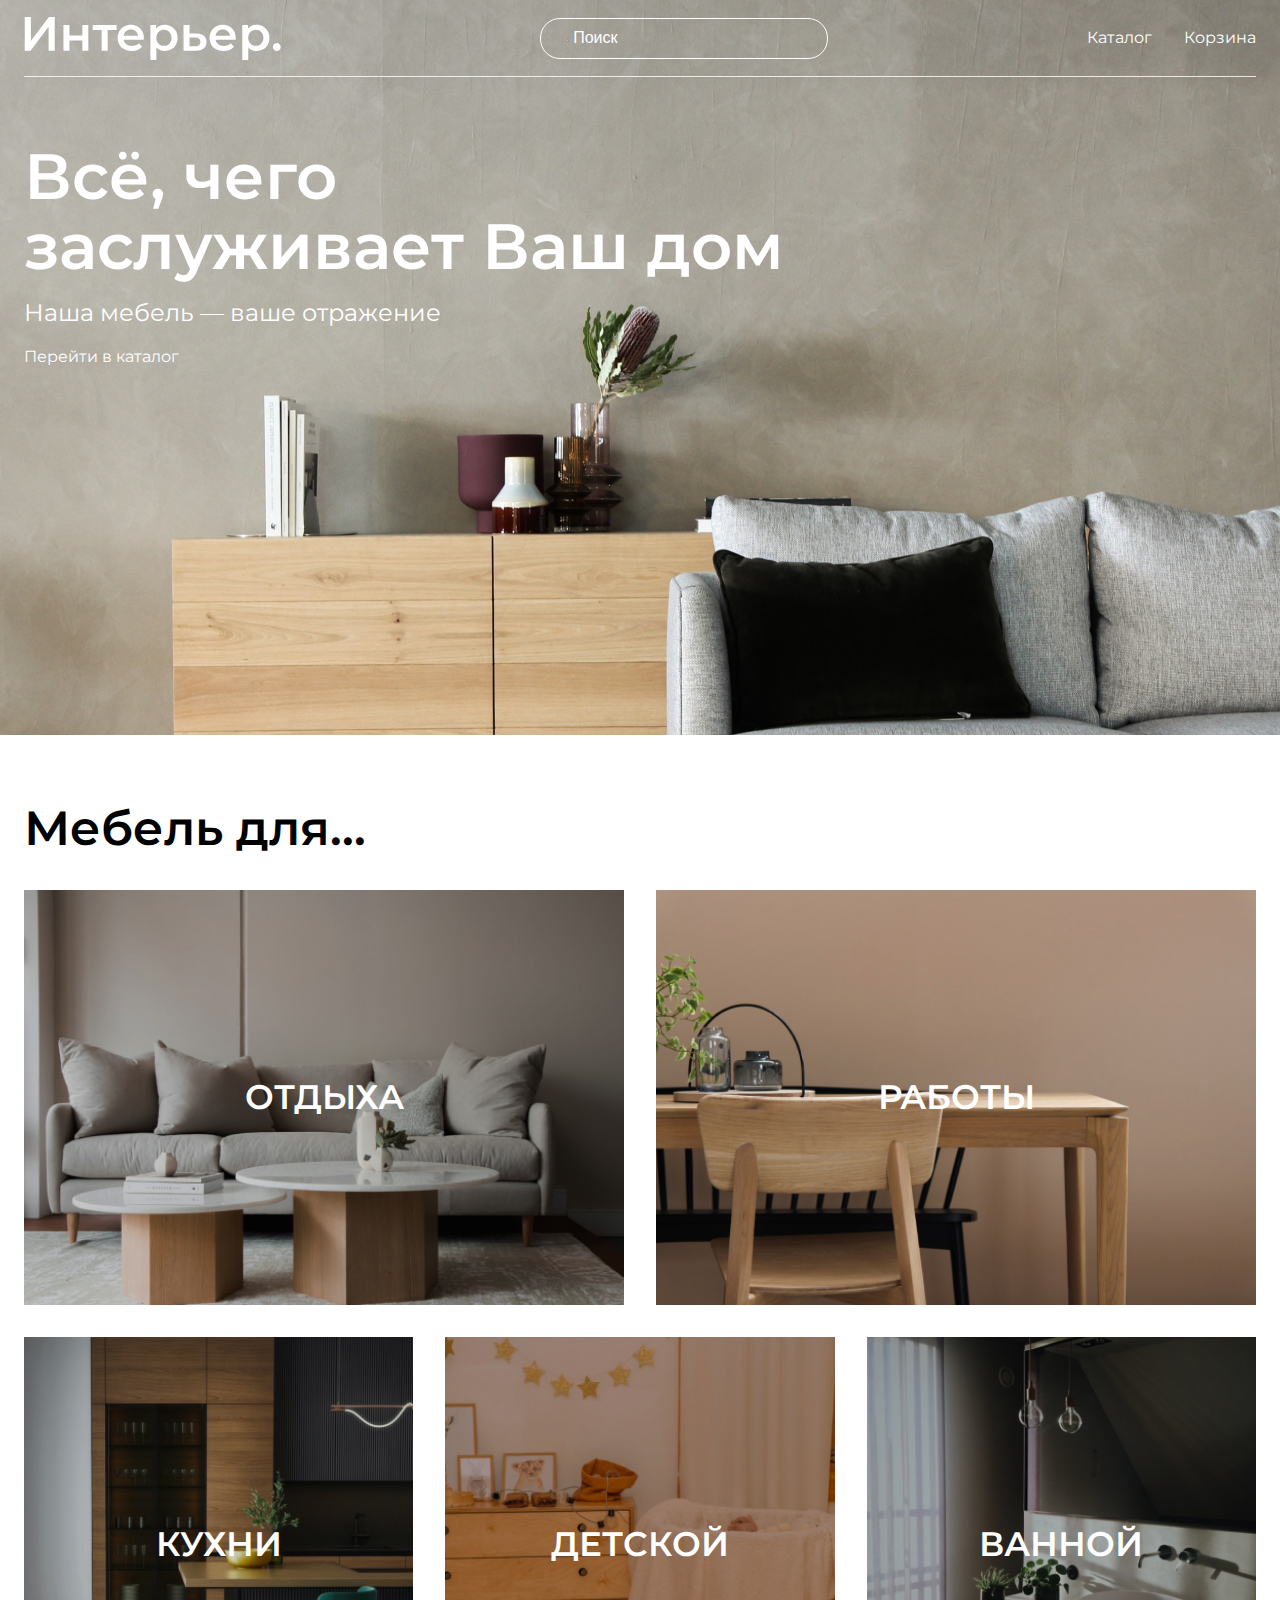
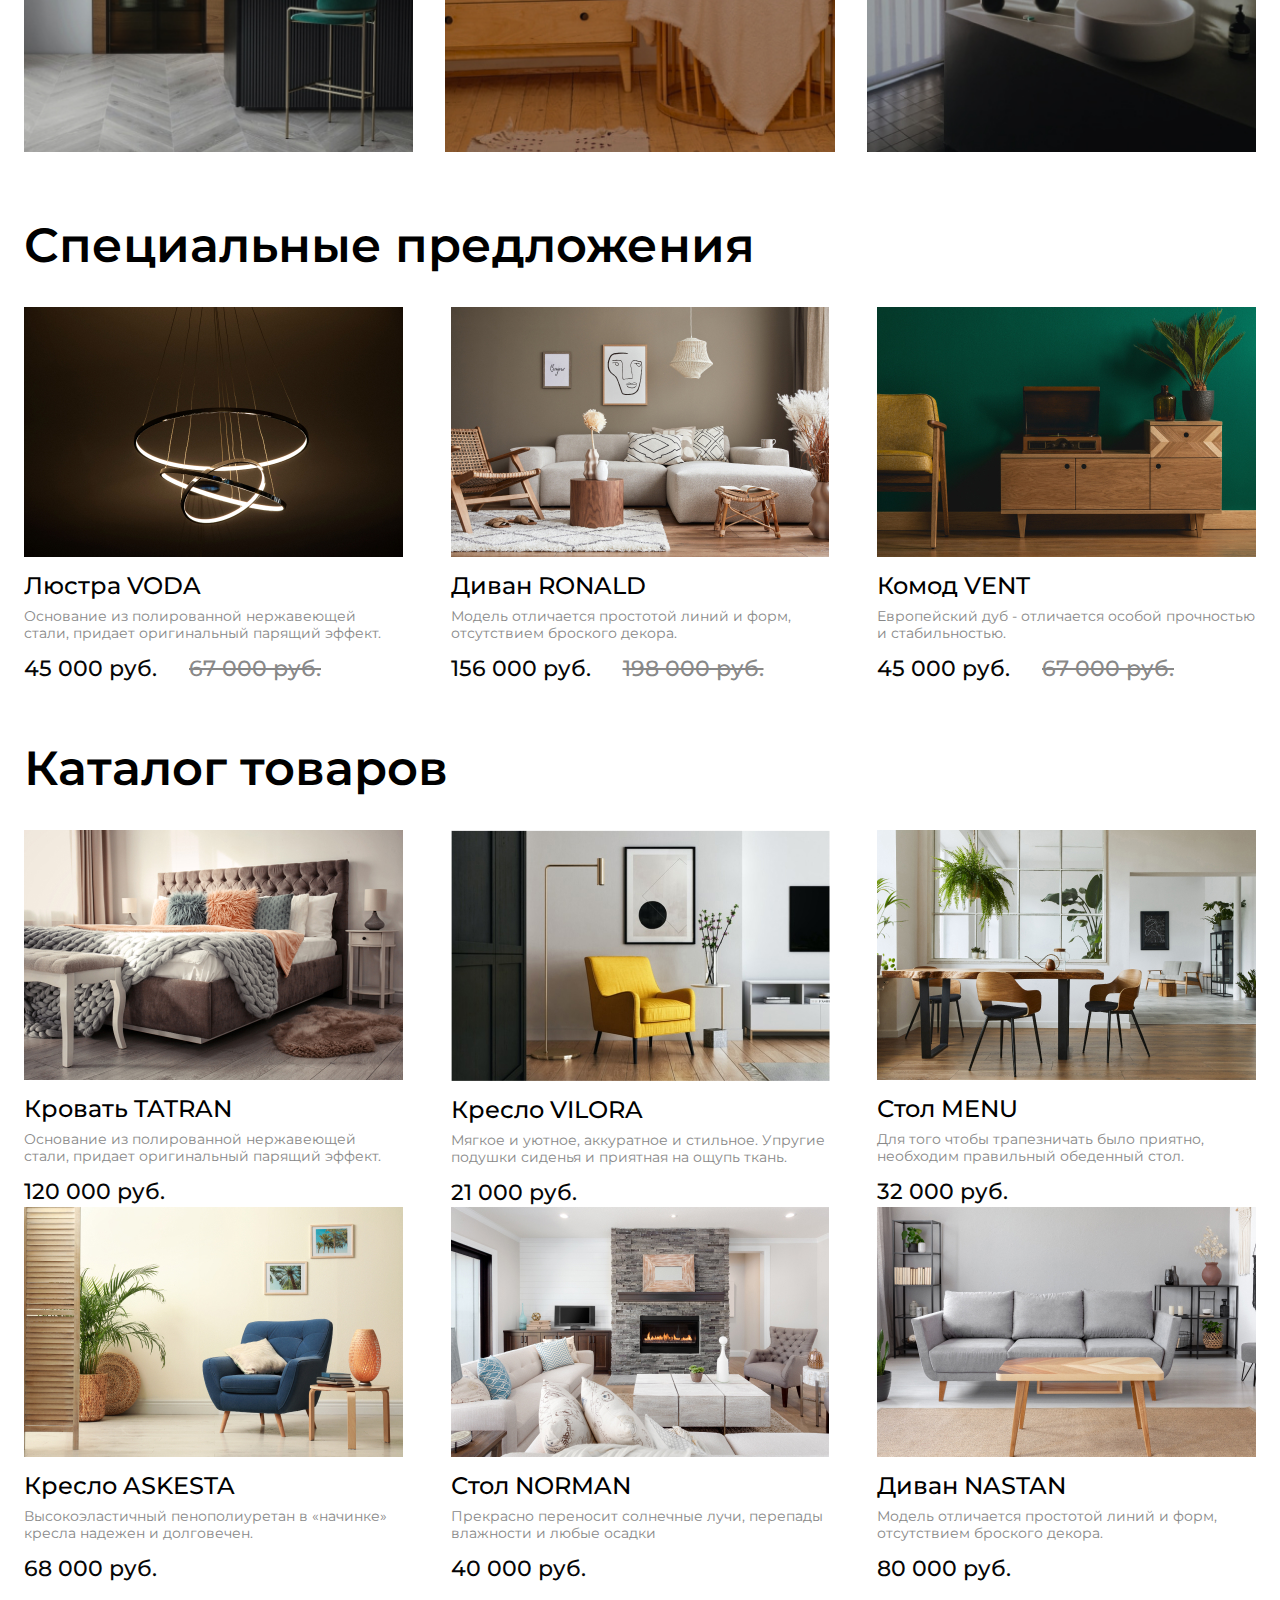
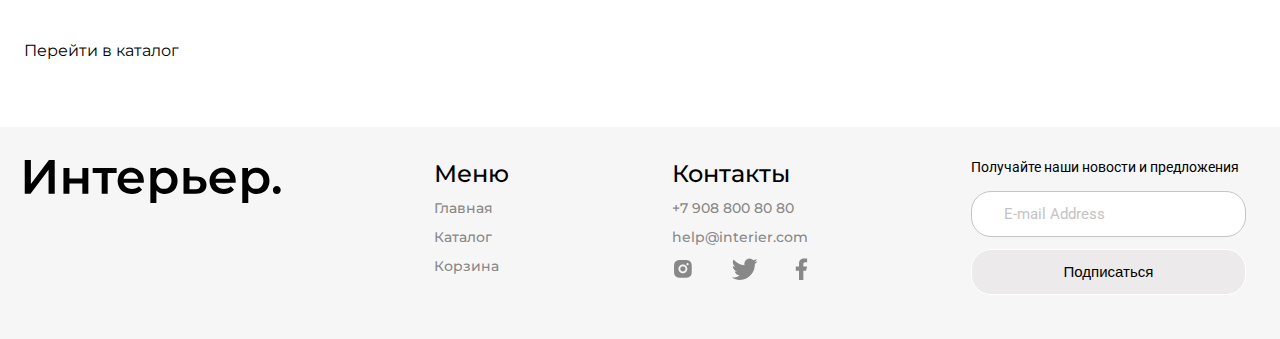
==== commit a76a7fc9: "Task 11: Added: hover effects for buttons and links" ====
--- a/index.html
+++ b/index.html
@@ -19,8 +19,8 @@
             </picture>
             <input class="header-search" type="search" name="Search" id="input-search" placeholder="Поиск">
             <nav class="header-nav">
-                <a class="header-nav-element" href="catalog.html">Каталог</a>
-                <a class="header-nav-element" href="cart.html">Корзина</a>
+                <a class="link header-nav-element" href="catalog.html">Каталог</a>
+                <a class="link header-nav-element" href="cart.html">Корзина</a>
             </nav>
             <div class="header-nav mobile">
                 <a class="header-nav-element" id="nav-mobile-search">
@@ -38,7 +38,7 @@
             <h1 class="main-header">Всё, чего заслуживает&#160;Ваш дом</h1>
             <h1 class="main-header mobile">Всё, чего заслуживает Ваш дом</h1>
             <p class="slogan-paragraph">Наша мебель — ваше отражение</p>
-            <a class="catalog-link" href="catalog.html">Перейти в каталог</a>
+            <a class="link catalog-link" href="catalog.html">Перейти в каталог</a>
         </section>
     </div> 
     <main>
@@ -123,21 +123,21 @@
                     </div>
                 </div>
             </div>
-            <a class="catalog-section-link" href="catalog.html">Перейти в каталог</a>
+            <a class="link catalog-section-link" href="catalog.html">Перейти в каталог</a>
         </section>
     </main>
     <footer>
         <img class="footer-logo" height="44px" src="img/logo.svg" alt="Logo">
         <div class="footer-section">
             <h4 class="footer-section-element">Меню</h4>
-            <a class="footer-link" href="index.html">Главная</a>
-            <a class="footer-link" href="catalog.html">Каталог</a>
-            <a class="footer-link" href="">Корзина</a>
+            <a class="link footer-link" href="index.html">Главная</a>
+            <a class="link footer-link" href="catalog.html">Каталог</a>
+            <a class="link footer-link" href="cart.html">Корзина</a>
         </div>
         <div class="footer-section">
             <h4 class="footer-section-element">Контакты</h4>
-            <a class="footer-link" href="tel:+79088008080">+7 908 800 80 80</a>
-            <a class="footer-link" href="mailto:help@interier.com">help@interier.com</a>
+            <a class="link footer-link" href="tel:+79088008080">+7 908 800 80 80</a>
+            <a class="link footer-link" href="mailto:help@interier.com">help@interier.com</a>
             <div class="footer-contacts-social">
                 <a href=""><img height="22px" src="img/inst.svg" alt="Instagram Logo"></a>
                 <a href=""><img height="22px" src="img/twitter.svg" alt="Twitter Logo"></a>
--- a/css/main.css
+++ b/css/main.css
@@ -59,8 +59,6 @@
   margin-top: 16px;
   font-size: 16px;
   line-height: 24px;
-  -webkit-text-decoration-line: underline;
-          text-decoration-line: underline;
   color: #FFFFFF;
 }
 
@@ -134,7 +132,6 @@
   font-size: 16px;
   line-height: 20px;
   color: #FFFFFF;
-  text-decoration: none;
   -webkit-box-flex: 0;
       -ms-flex: none;
           flex: none;
@@ -284,13 +281,7 @@
   font-weight: normal;
   font-size: 16px;
   line-height: 24px;
-  -webkit-text-decoration-line: underline;
-          text-decoration-line: underline;
-  color: #000000;
-}
-
-.catalog-section-link:hover {
-  color: rgba(0, 0, 0, 0.5);
+  color: #000000;
 }
 
 .footer-logo {
@@ -303,7 +294,6 @@
   font-size: 14px;
   line-height: 17px;
   color: #888888;
-  text-decoration: none;
 }
 
 .footer-section {
@@ -431,6 +421,12 @@
   color: #000000;
 }
 
+.subscribe-button:hover {
+  background-color: #e6e6e6;
+  border: none;
+  color: #000000;
+}
+
 .footer-link, .footer-contacts-social, .subscription-email-input, .subscribe-button {
   margin-bottom: 12px;
 }
@@ -604,15 +600,9 @@
   margin-right: 32px;
   font-size: 14px;
   line-height: 24px;
-  -webkit-text-decoration-line: underline;
-          text-decoration-line: underline;
   border: none;
   background: none;
   color: #000000;
-}
-
-.product-card-button:hover {
-  color: rgba(0, 0, 0, 0.5);
 }
 
 .product-amount-input {
@@ -819,6 +809,12 @@
   }
 }
 
+@media (min-width: 768px) and (max-width: 833px) {
+  .product-card {
+    width: 340px;
+  }
+}
+
 @media (max-width: 767px) {
   section, .intro-header {
     margin-left: calc(max(calc(50% - 188px), 16px));
@@ -937,6 +933,9 @@
     -webkit-box-direction: normal;
         -ms-flex-direction: column;
             flex-direction: column;
+    -webkit-box-align: center;
+        -ms-flex-align: center;
+            align-items: center;
     row-gap: 32px;
     margin-bottom: 32px;
   }
@@ -1053,4 +1052,12 @@
     margin-bottom: 32px;
   }
 }
+
+.link {
+  text-decoration: none;
+}
+
+.link:hover {
+  text-decoration: underline;
+}
 /*# sourceMappingURL=main.css.map */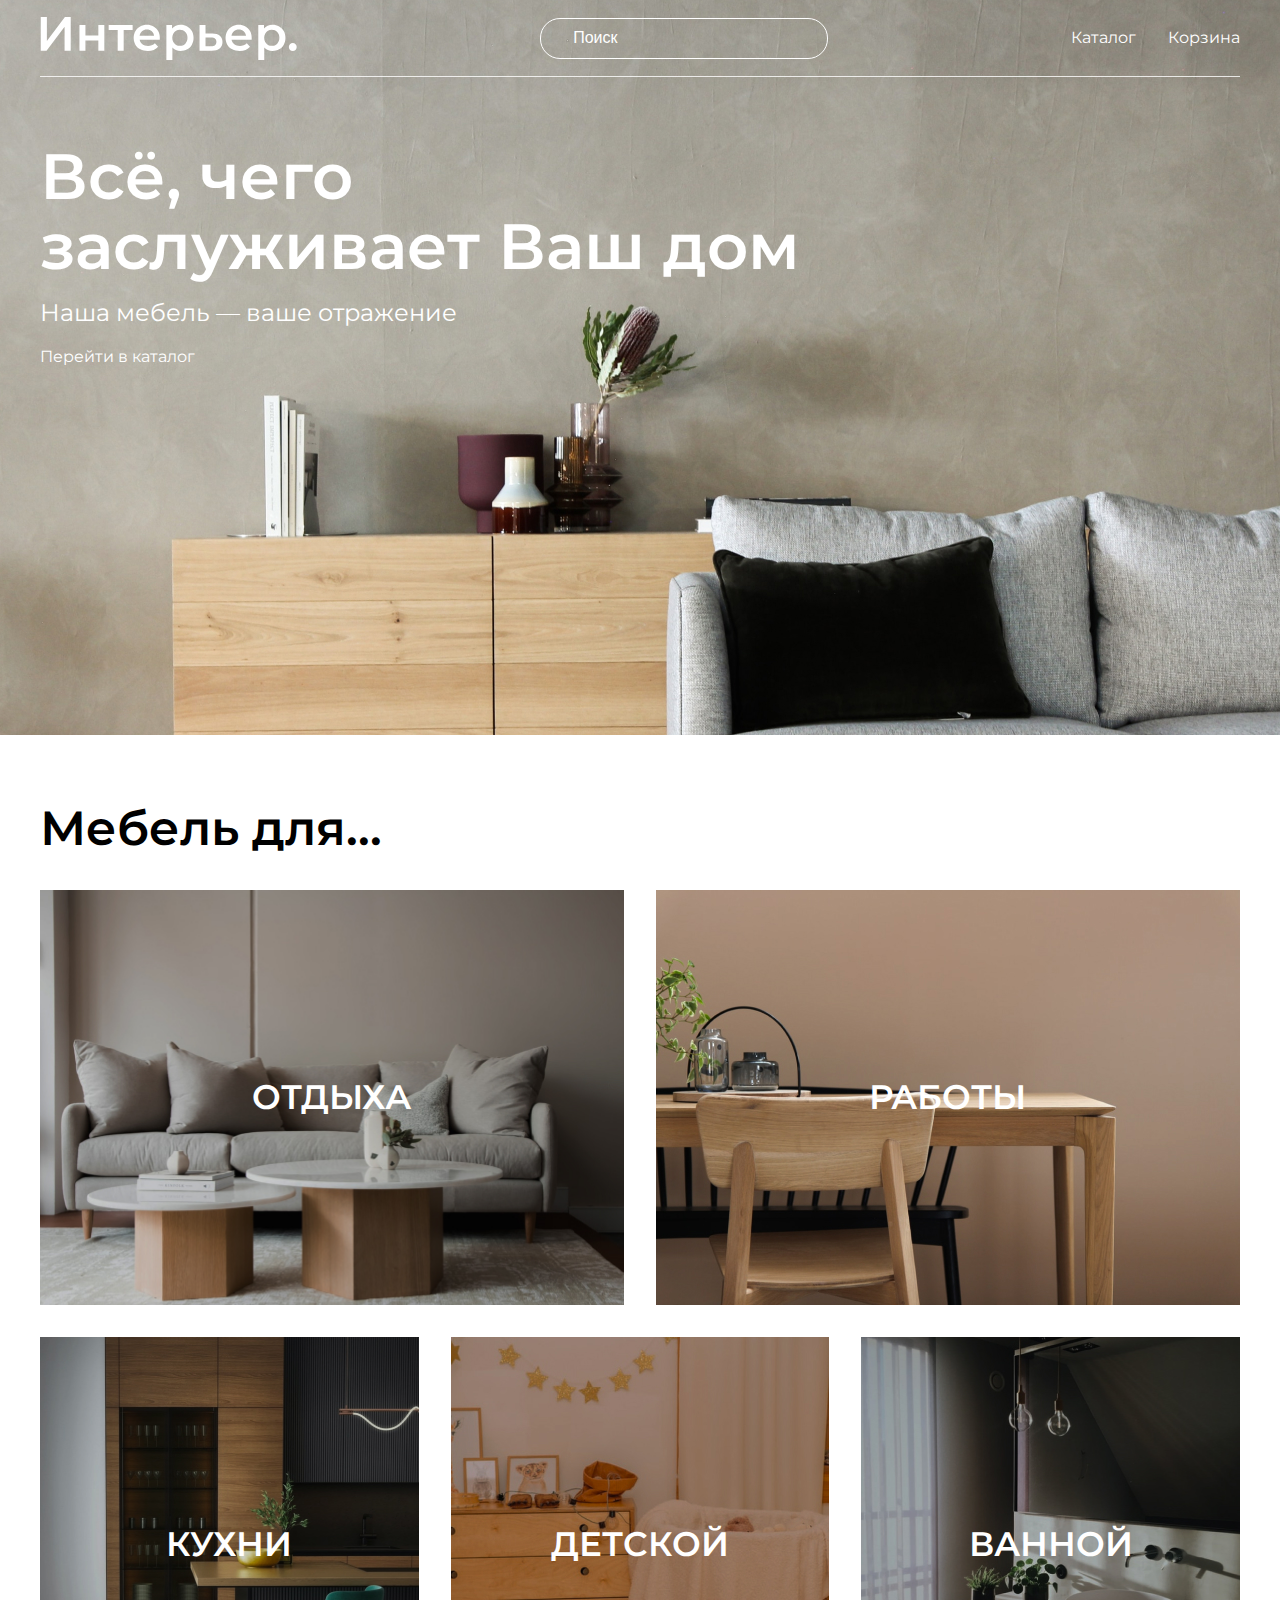
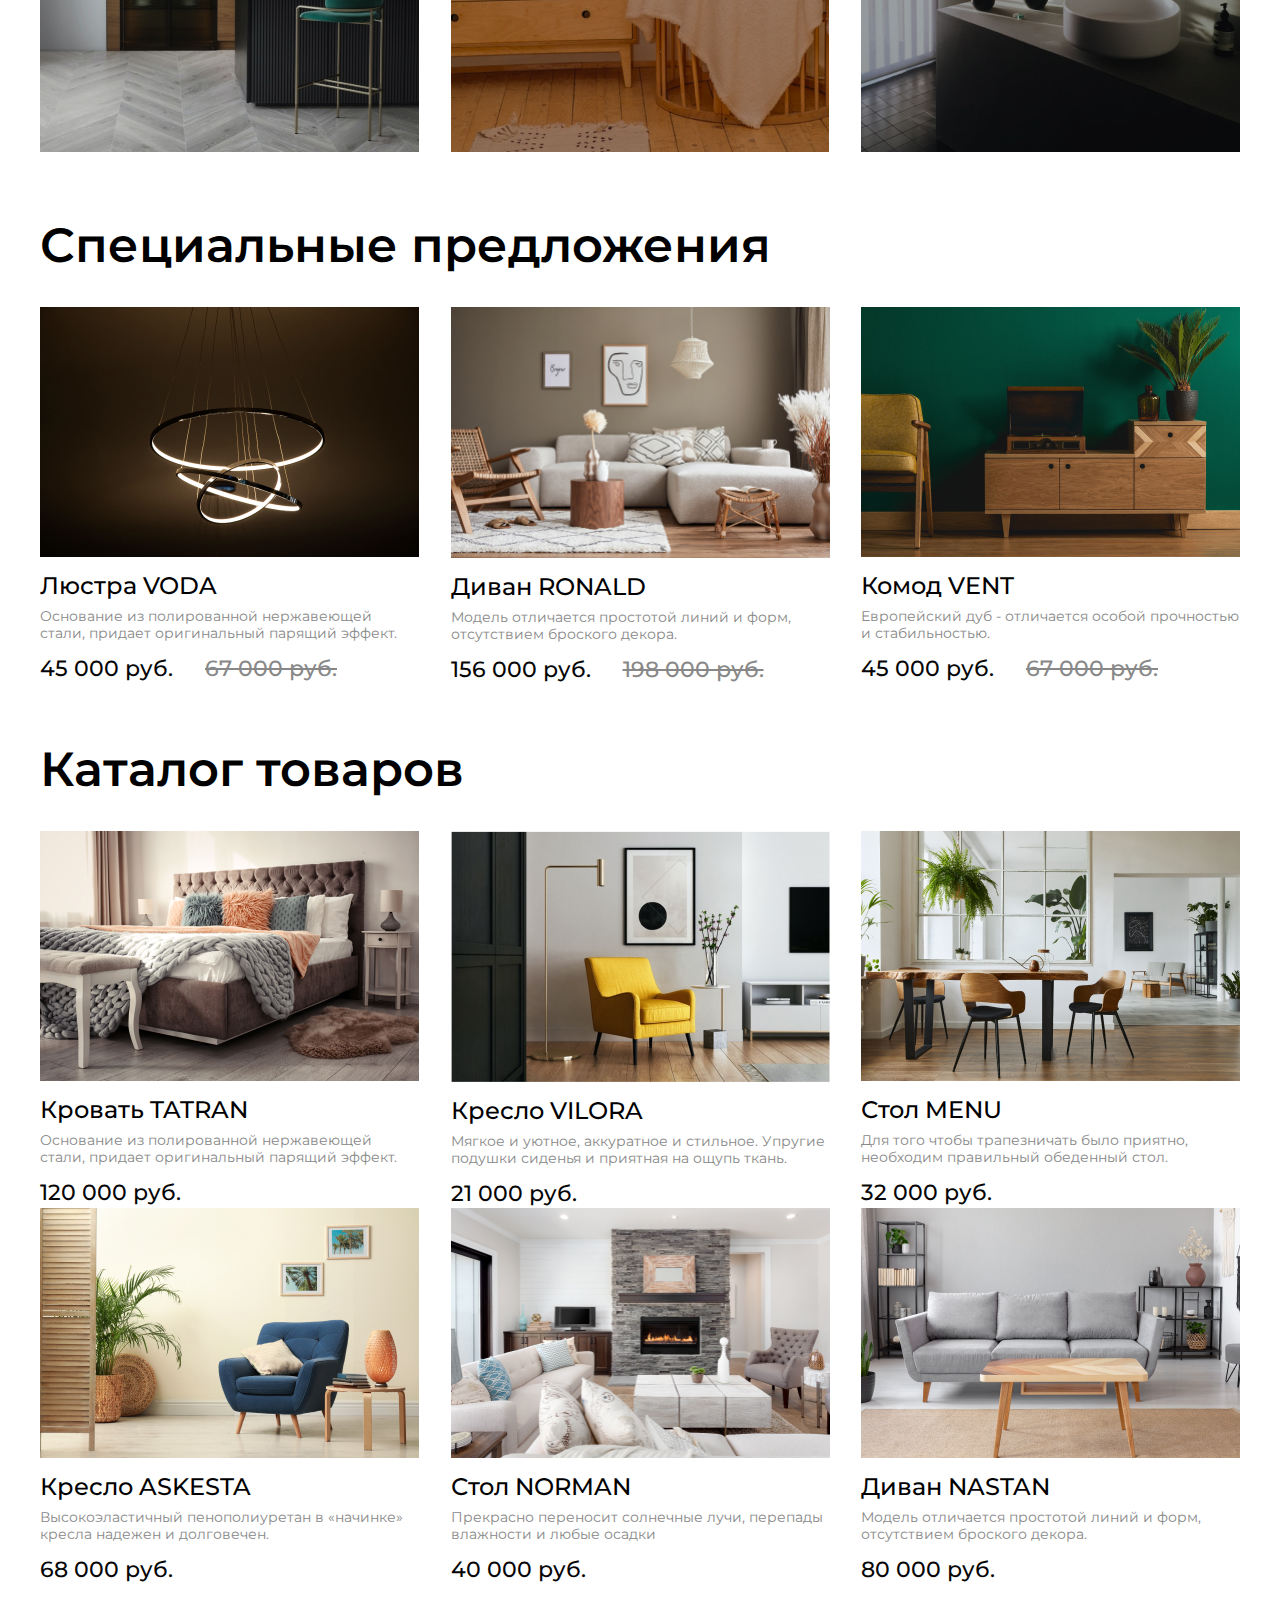
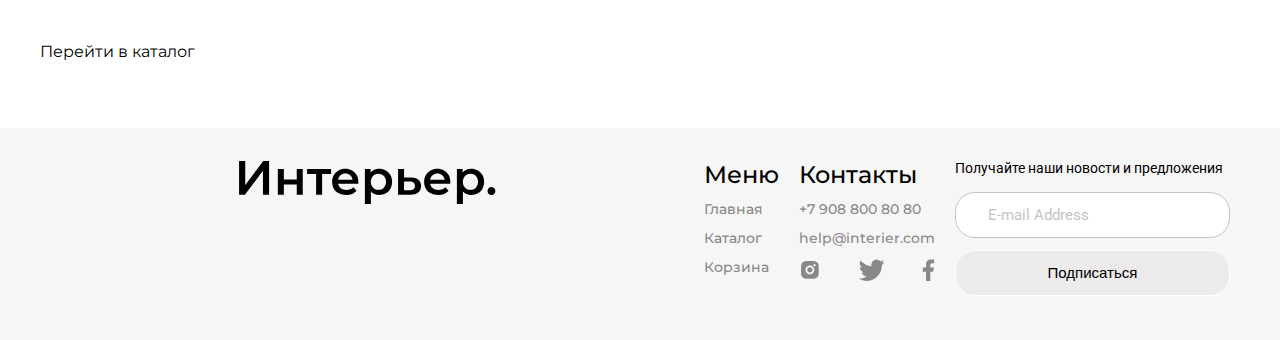
==== commit 08465f3a: "Task 11 - Added: Class centered with paddings + minor fixes" ====
--- a/index.html
+++ b/index.html
@@ -10,7 +10,7 @@
     <title>Главная</title>
 </head>
 <body>
-    <div class="intro">
+    <div class="intro centered">
         <header class="intro-header">
             <picture class="header-logo">
                 <source media="(max-width: 767px)" srcset="img/logo_mobile.svg">
@@ -41,7 +41,7 @@
             <a class="link catalog-link" href="catalog.html">Перейти в каталог</a>
         </section>
     </div> 
-    <main>
+    <main class="centered">
         <section>
             <h2 class="section-header">Мебель для...</h2>
             <div class="category-cards">
@@ -126,7 +126,7 @@
             <a class="link catalog-section-link" href="catalog.html">Перейти в каталог</a>
         </section>
     </main>
-    <footer>
+    <footer class="centered">
         <img class="footer-logo" height="44px" src="img/logo.svg" alt="Logo">
         <div class="footer-section">
             <h4 class="footer-section-element">Меню</h4>
@@ -148,7 +148,7 @@
             <form class="footer-subscription" action="#">
                 <p class="subscription-header">Получайте наши новости и предложения</p>
                 <input class="subscription-email-input" type="email" placeholder="E-mail Address">
-                <button class="subscribe-button">Подписаться</button>
+                <button class="big-button subscribe-button">Подписаться</button>
             </form>
         </div>
     </footer>
--- a/css/main.css
+++ b/css/main.css
@@ -1,3 +1,12 @@
+.centered {
+  padding-left: calc(50% - 600px);
+  padding-right: calc(50% - 600px);
+}
+
+img {
+  width: 100%;
+}
+
 * {
   margin: 0;
   padding: 0;
@@ -10,18 +19,11 @@
   background-color: #FFFFFF;
 }
 
-section {
-  margin-left: calc(max(calc(50% - 620px), 24px));
-  margin-right: calc(max(calc(50% - 620px), 24px));
-}
-
 main {
   margin-bottom: 64px;
 }
 
 footer {
-  padding-left: calc(max(calc(50% - 620px), 24px));
-  padding-right: calc(max(calc(50% - 620px), 24px));
   min-height: 130px;
   background: #F7F6F6;
   display: -webkit-box;
@@ -63,8 +65,6 @@
 }
 
 .intro-header {
-  margin-left: calc(max(calc(50% - 620px), 24px));
-  margin-right: calc(max(calc(50% - 620px), 24px));
   height: 76px;
   display: -webkit-box;
   display: -ms-flexbox;
@@ -722,7 +722,7 @@
   color: #000000;
 }
 
-.clear-cart-button {
+.clear-cart-button, .continue-shopping-button {
   width: 200px;
   height: 37px;
   background: none;
@@ -740,35 +740,10 @@
   color: #020202;
 }
 
-.continue-shopping-button {
-  width: 200px;
-  height: 37px;
-  background: #000000;
-  border: none;
-  border-radius: 50px;
-  font-family: Montserrat;
-  font-style: normal;
-  font-weight: normal;
-  font-size: 14px;
-  line-height: 17px;
-  text-align: center;
-  color: #FFFFFF;
-}
-
-.clear-cart-button:hover, .continue-shopping-button:hover, .checkout-button:hover {
-  background-color: #e6e6e6;
-  border: none;
-  color: #000000;
-}
-
 @media (max-width: 1023px) {
-  section, .intro-header {
-    margin-left: calc(max(calc(50% - 393px), 24px));
-    margin-right: calc(max(calc(50% - 393px), 24px));
-  }
-  footer {
-    padding-left: calc(max(calc(50% - 393px), 24px));
-    padding-right: calc(max(calc(50% - 393px), 24px));
+  .centered {
+    padding-left: calc(50% - 393px);
+    padding-right: calc(50% - 393px);
   }
   main {
     margin-bottom: 48px;
@@ -816,13 +791,11 @@
 }
 
 @media (max-width: 767px) {
-  section, .intro-header {
-    margin-left: calc(max(calc(50% - 188px), 16px));
-    margin-right: calc(max(calc(50% - 188px), 16px));
+  .centered {
+    padding-left: calc(max(calc(50% - 178px), 12px));
+    padding-right: calc(max(calc(50% - 178px), 12px));
   }
   footer {
-    padding-left: calc(max(calc(50% - 393px), 24px));
-    padding-right: calc(max(calc(50% - 393px), 24px));
     display: -ms-grid;
     display: grid;
     -ms-grid-columns: (1fr)[2];
@@ -940,7 +913,7 @@
     margin-bottom: 32px;
   }
   .product-card {
-    width: 344px;
+    width: 100%;
   }
   .product-image {
     height: 228px;
@@ -1060,4 +1033,26 @@
 .link:hover {
   text-decoration: underline;
 }
+
+.big-button {
+  -webkit-transition: color .5s;
+  transition: color .5s;
+  overflow: hidden;
+  background-image: linear-gradient(135deg, #31302B 50%, transparent 51%);
+  background-size: 100px 100px;
+  /* some initial size to get the slanted appearance */
+  background-position: -50px -50px;
+  /* negative positioning to hide it initially */
+  background-repeat: no-repeat;
+  -webkit-transition: all ease 0.5s;
+  transition: all ease 0.5s;
+}
+
+.big-button:hover {
+  background-size: 200% 200%;
+  /* 200% because gradient is colored only for 50% */
+  background-position: 0px 0px;
+  /* bring it fully into view */
+  color: #FFF;
+}
 /*# sourceMappingURL=main.css.map */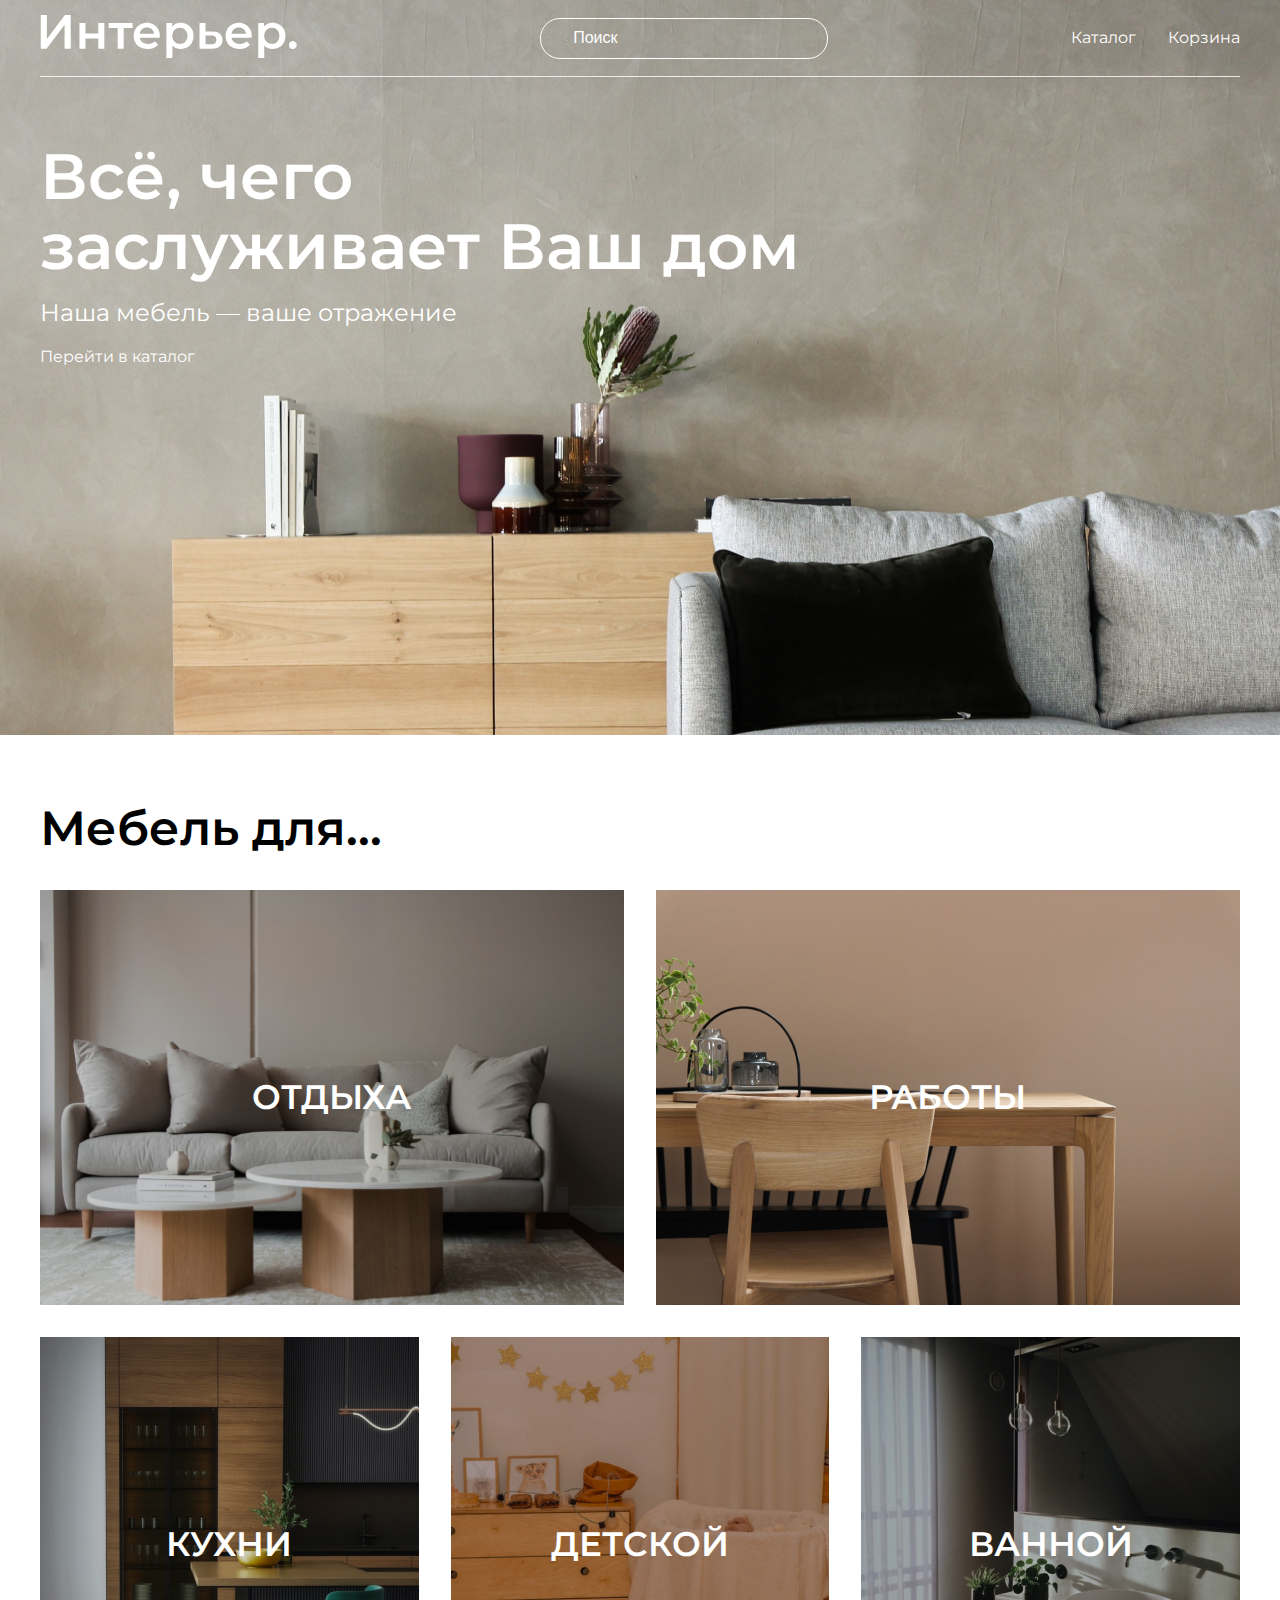
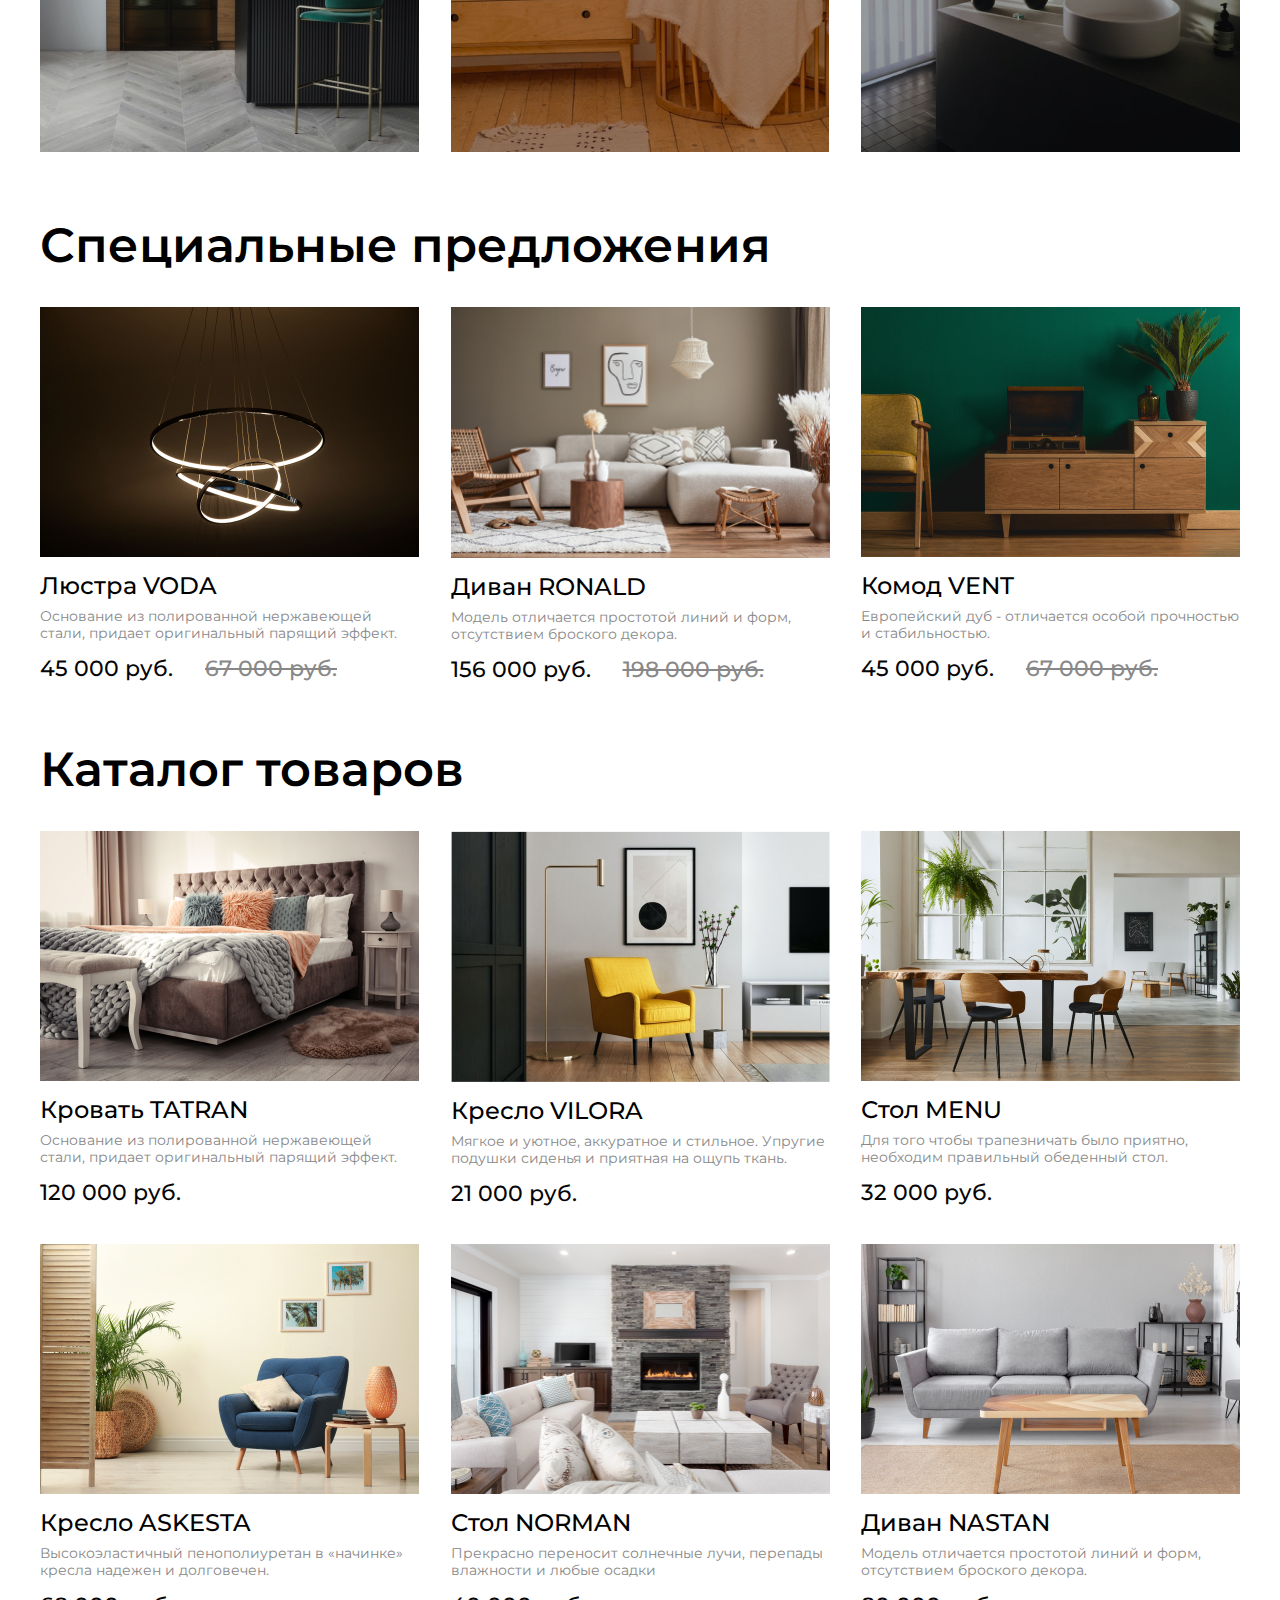
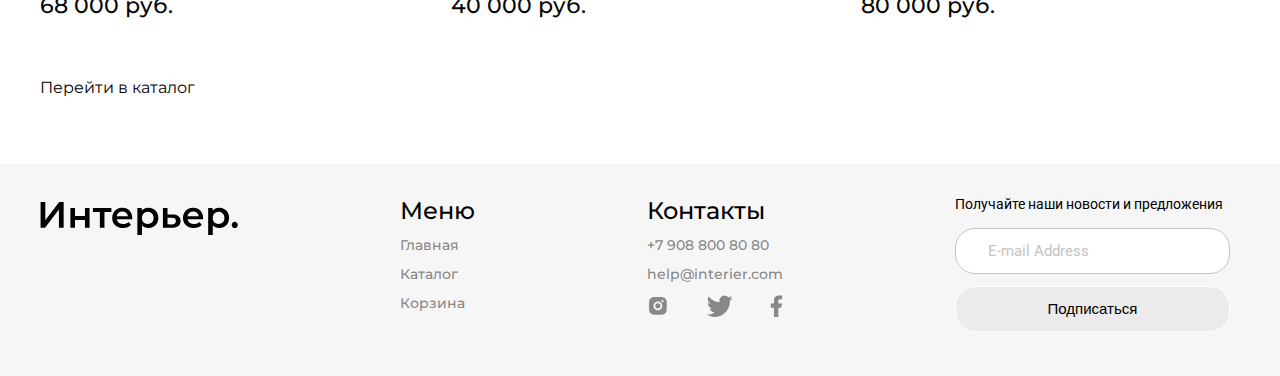
==== commit bedfe762: "Task 12 - Added: Link to index.html in logo" ====
--- a/index.html
+++ b/index.html
@@ -12,11 +12,13 @@
 <body>
     <div class="intro centered">
         <header class="intro-header">
-            <picture class="header-logo">
-                <source media="(max-width: 767px)" srcset="img/logo_mobile.svg">
-                <source media="(min-width: 768px)" srcset="img/logo.svg">
-                <img class="header-logo" src="img/logo.svg" alt="Logo">
-            </picture>
+            <a href="index.html">
+                <picture class="header-logo">
+                    <source media="(max-width: 767px)" srcset="img/logo_mobile.svg">
+                    <source media="(min-width: 768px)" srcset="img/logo.svg">
+                    <img class="header-logo" src="img/logo.svg" alt="Logo">
+                </picture>
+            </a>
             <input class="header-search" type="search" name="Search" id="input-search" placeholder="Поиск">
             <nav class="header-nav">
                 <a class="link header-nav-element" href="catalog.html">Каталог</a>
@@ -127,7 +129,9 @@
         </section>
     </main>
     <footer class="centered">
-        <img class="footer-logo" height="44px" src="img/logo.svg" alt="Logo">
+        <a href="index.html">
+            <img class="footer-logo" height="44px" src="img/logo.svg" alt="Logo">
+        </a>
         <div class="footer-section">
             <h4 class="footer-section-element">Меню</h4>
             <a class="link footer-link" href="index.html">Главная</a>
--- a/css/main.css
+++ b/css/main.css
@@ -1,3 +1,4 @@
+@charset "UTF-8";
 .centered {
   padding-left: calc(50% - 600px);
   padding-right: calc(50% - 600px);
@@ -223,11 +224,12 @@
   -webkit-box-pack: justify;
       -ms-flex-pack: justify;
           justify-content: space-between;
-  margin-bottom: 56px;
+  margin-bottom: 20px;
 }
 
 .product-card {
   width: 379px;
+  margin-bottom: 36px;
 }
 
 .product-image {
@@ -287,6 +289,8 @@
 .footer-logo {
   -webkit-filter: brightness(0%);
           filter: brightness(0%);
+  width: 198px;
+  margin-right: 80Ззгpx;
 }
 
 .footer-link {
@@ -1040,19 +1044,15 @@
   overflow: hidden;
   background-image: linear-gradient(135deg, #31302B 50%, transparent 51%);
   background-size: 100px 100px;
-  /* some initial size to get the slanted appearance */
   background-position: -50px -50px;
-  /* negative positioning to hide it initially */
   background-repeat: no-repeat;
-  -webkit-transition: all ease 0.5s;
-  transition: all ease 0.5s;
+  -webkit-transition: all ease .5s;
+  transition: all ease .5s;
 }
 
 .big-button:hover {
   background-size: 200% 200%;
-  /* 200% because gradient is colored only for 50% */
   background-position: 0px 0px;
-  /* bring it fully into view */
   color: #FFF;
 }
 /*# sourceMappingURL=main.css.map */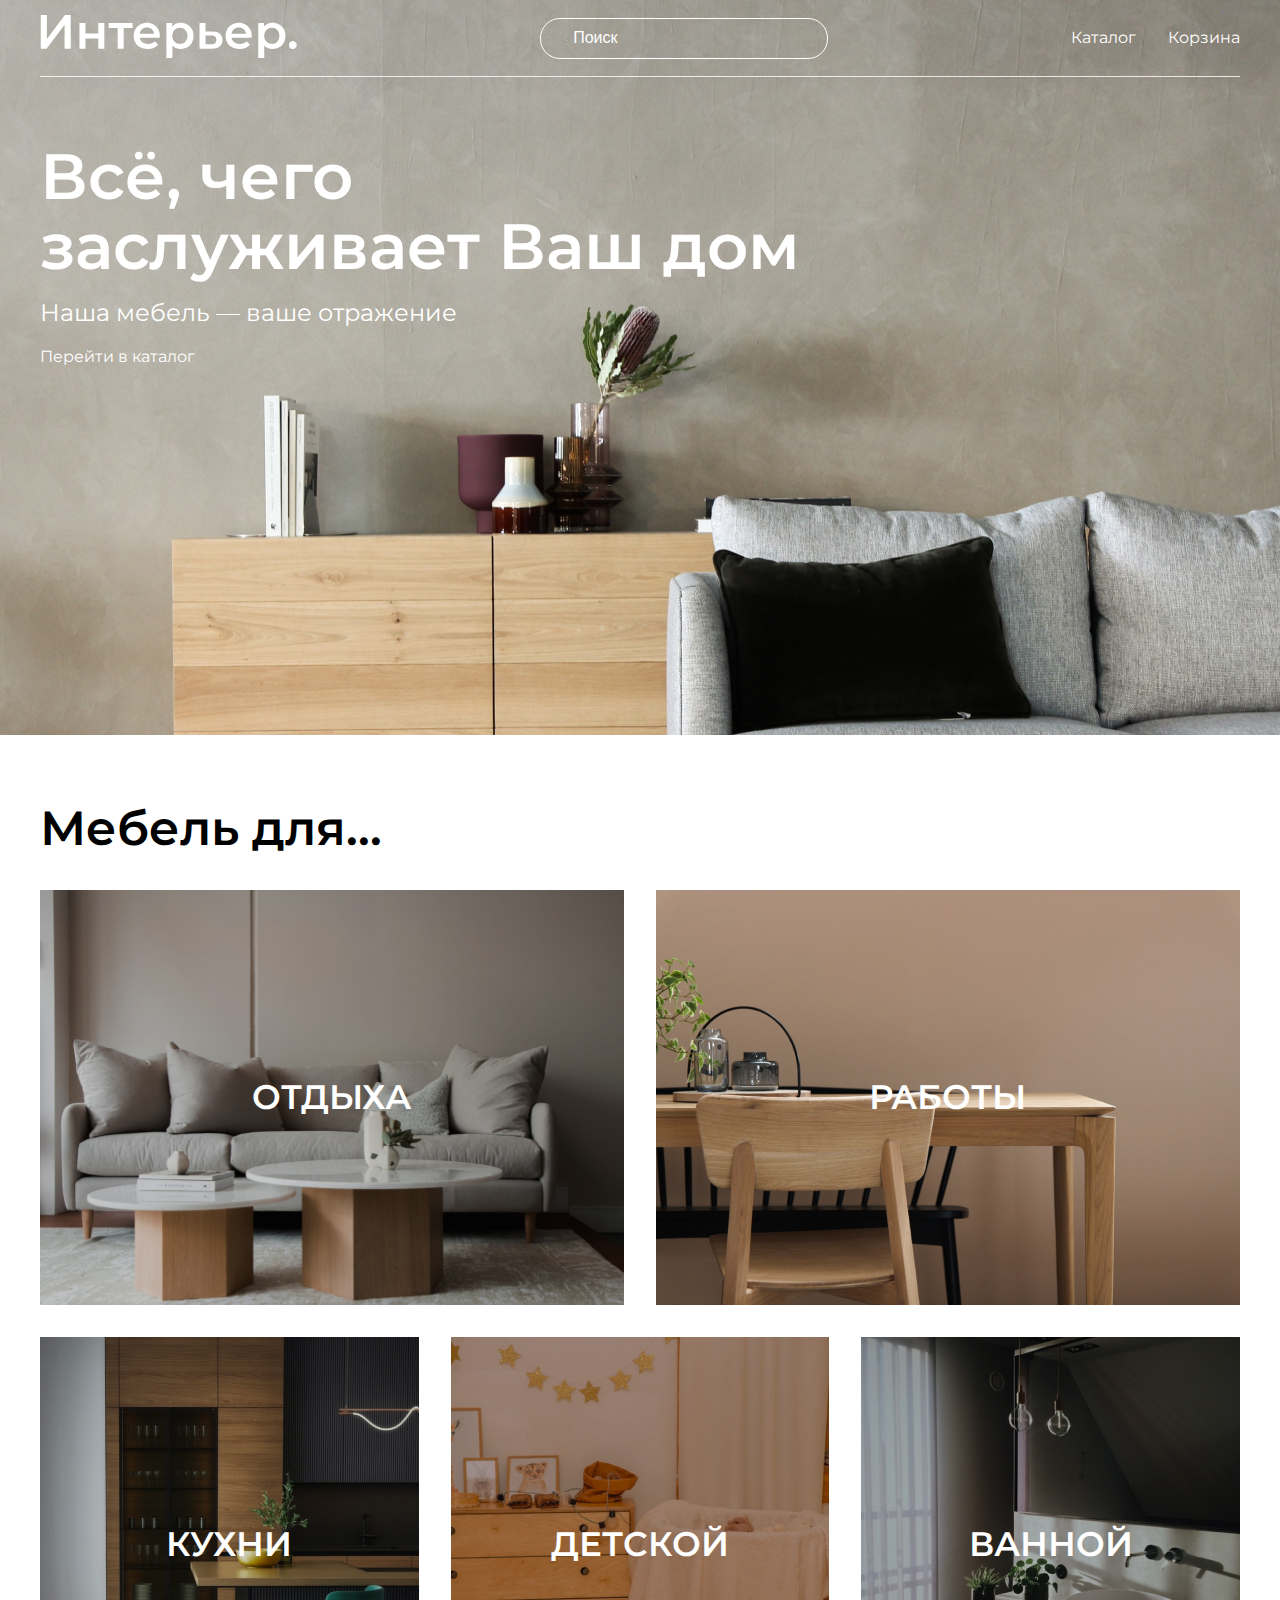
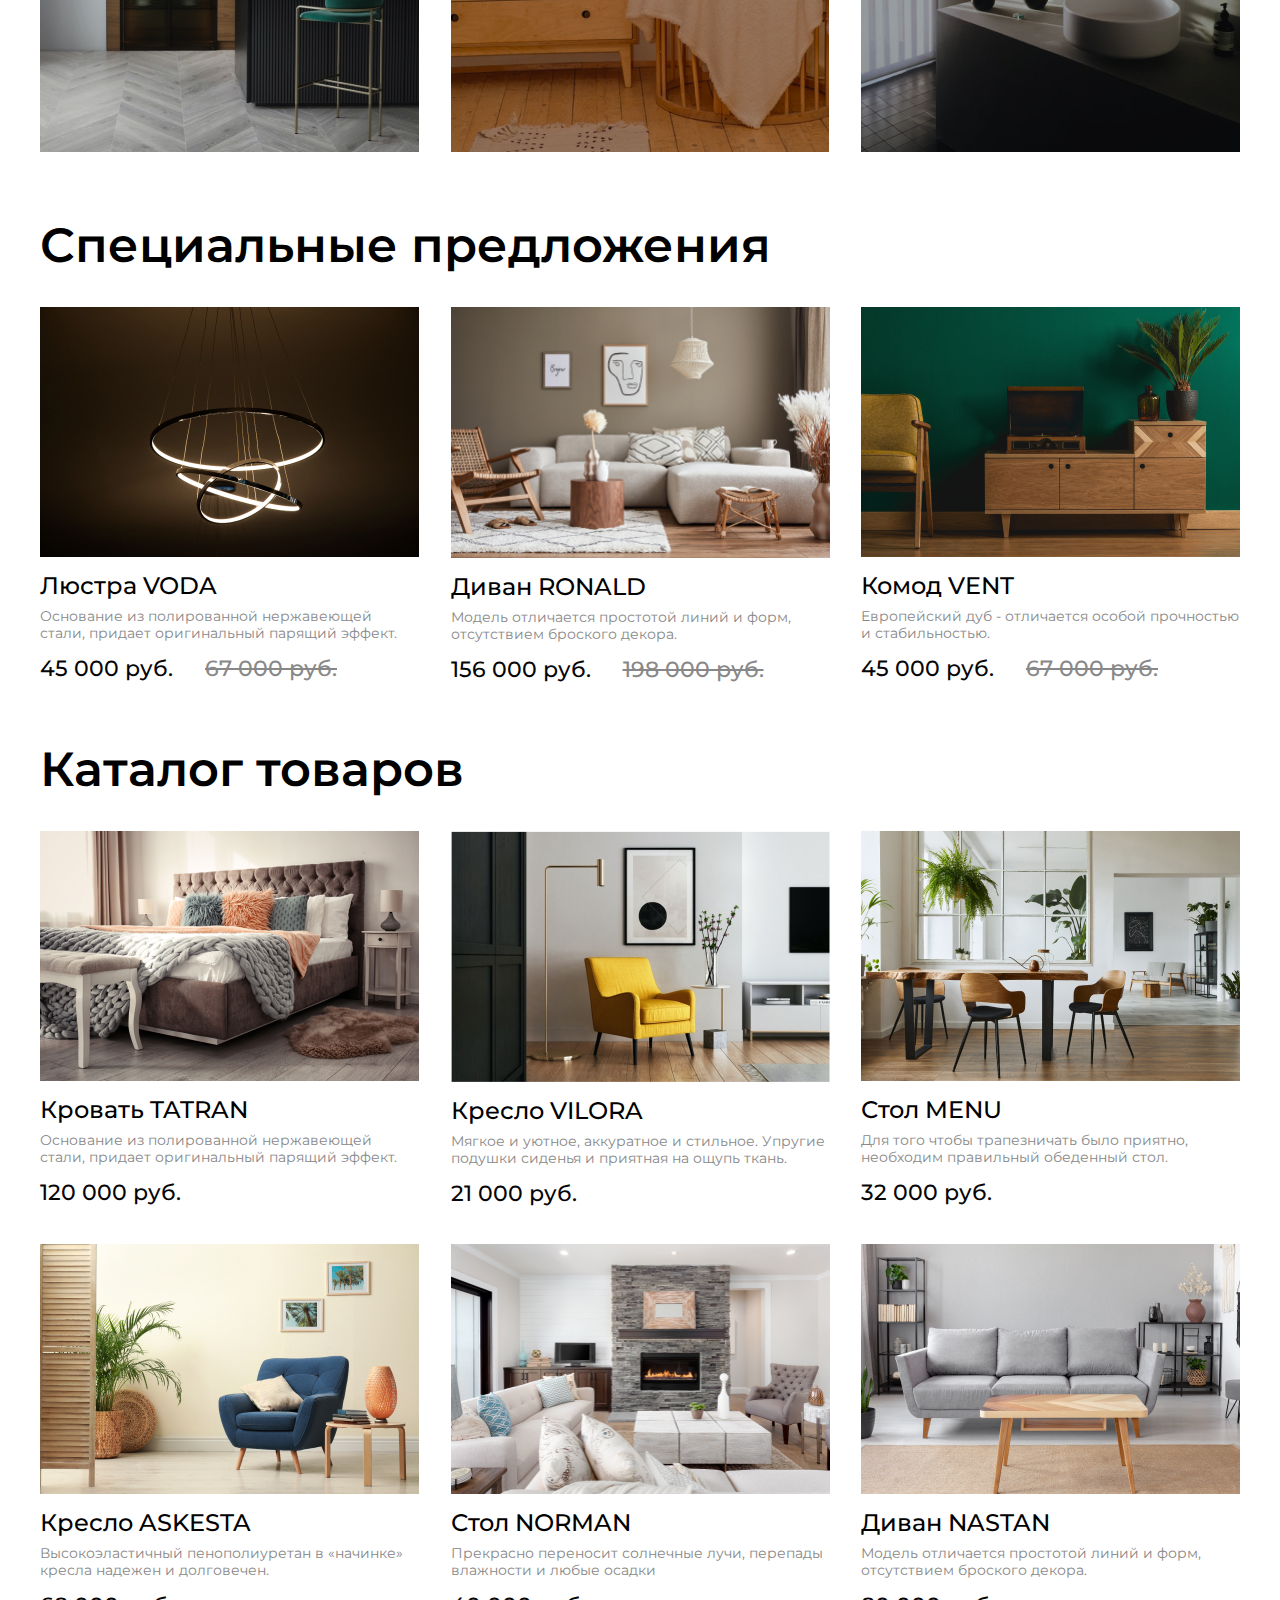
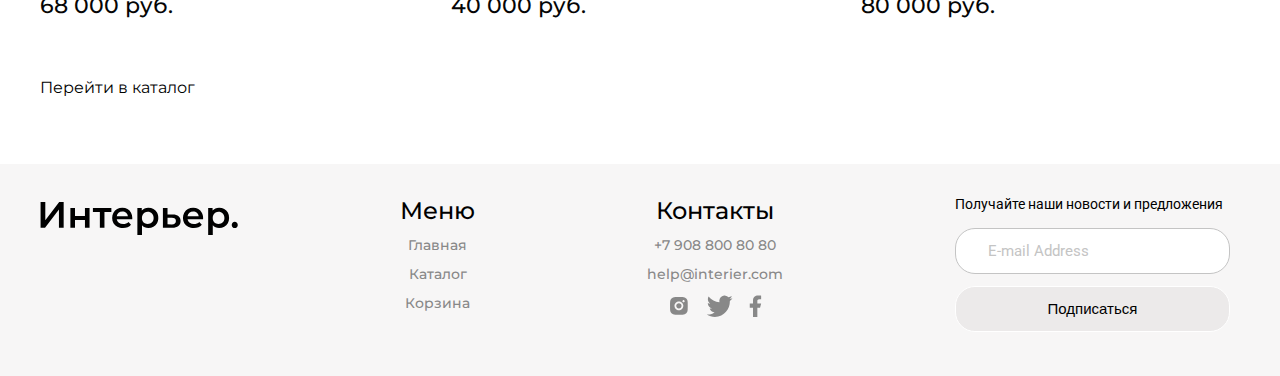
==== commit 2bb5075a: "Fixed: product card functionality + minor hover effects" ====
--- a/index.html
+++ b/index.html
@@ -4,7 +4,7 @@
     <meta charset="UTF-8">
     <meta http-equiv="X-UA-Compatible" content="IE=edge">
     <meta name="viewport" content="width=device-width, initial-scale=1.0">
-    <link rel="stylesheet" href="css/main.css">
+    <link rel="stylesheet" href="css/style.css">
     <link href="https://fonts.googleapis.com/css2?family=Montserrat:ital,wght@0,400;0,500;0,600;0,700;1,400;1,500;1,600&display=swap" rel="stylesheet">
     <link href="https://fonts.googleapis.com/css2?family=Roboto&display=swap" rel="stylesheet">
     <title>Главная</title>
@@ -59,6 +59,14 @@
             <div class="product-cards">
                 <div class="product-card">
                     <img class="product-image" src="img/voda.jpg" alt='VODA'>
+                    <div class="product-card-control">
+                        <button class="product-card-control-button">
+                            <img src="img/add-to-cart.svg" width="24" height="24" alt="Add to Cart">
+                        </button>
+                        <button class="product-card-control-button">
+                            <img src="img/add-to-favorite.svg" width="24" height="24" alt="Add to Cart">
+                        </button>
+                    </div>
                     <h3 class="product-name">Люстра VODA</h3>
                     <p class="product-desc">Основание из полированной нержавеющей стали, придает оригинальный парящий эффект.</p>
                     <div class="special-offer-price">
@@ -67,6 +75,14 @@
                 </div>
                 <div class="product-card">
                     <img class="product-image" src="img/ronald.jpg" alt='RONALD'>
+                    <div class="product-card-control">
+                        <button class="product-card-control-button">
+                            <img src="img/add-to-cart.svg" width="24" height="24" alt="Add to Cart">
+                        </button>
+                        <button class="product-card-control-button">
+                            <img src="img/add-to-favorite.svg" width="24" height="24" alt="Add to Cart">
+                        </button>
+                    </div>
                     <h3 class="product-name">Диван RONALD</h3>
                     <p class="product-desc">Модель отличается простотой линий и форм, отсутствием броского декора.</p>
                     <div class="special-offer-price">
@@ -75,6 +91,14 @@
                 </div>
                 <div class="product-card">
                     <img class="product-image" src="img/vent.jpg" alt='VENT'>
+                    <div class="product-card-control">
+                        <button class="product-card-control-button">
+                            <img src="img/add-to-cart.svg" width="24" height="24" alt="Add to Cart">
+                        </button>
+                        <button class="product-card-control-button">
+                            <img src="img/add-to-favorite.svg" width="24" height="24" alt="Add to Cart">
+                        </button>
+                    </div>
                     <h3 class="product-name">Комод VENT</h3>
                     <p class="product-desc">Европейский дуб - отличается особой прочностью и стабильностью.</p>
                     <div class="special-offer-price">
@@ -89,36 +113,84 @@
                 <div class="product-cards">
                     <div class="product-card">
                         <img class="product-image" src="img/tatran.jpg" alt='TATRAN'>
+                        <div class="product-card-control">
+                            <button class="product-card-control-button">
+                                <img src="img/add-to-cart.svg" width="24" height="24" alt="Add to Cart">
+                            </button>
+                            <button class="product-card-control-button">
+                                <img src="img/add-to-favorite.svg" width="24" height="24" alt="Add to Cart">
+                            </button>
+                        </div>
                         <h3 class="product-name">Кровать TATRAN</h3>
                         <p class="product-desc">Основание из полированной нержавеющей стали, придает оригинальный парящий эффект.</p>
                         <p class="price">120 000 руб.</p>
                     </div>
                     <div class="product-card">
                         <img class="product-image" src="img/vilora.jpg" alt='VILORA'>
+                        <div class="product-card-control">
+                            <button class="product-card-control-button">
+                                <img src="img/add-to-cart.svg" width="24" height="24" alt="Add to Cart">
+                            </button>
+                            <button class="product-card-control-button">
+                                <img src="img/add-to-favorite.svg" width="24" height="24" alt="Add to Cart">
+                            </button>
+                        </div>
                         <h3 class="product-name">Кресло VILORA</h3>
                         <p class="product-desc">Мягкое и уютное, аккуратное и стильное. Упругие подушки сиденья и приятная на ощупь ткань.</p>
                         <p class="price">21 000 руб.</p>
                     </div>
                     <div class="product-card">
                         <img class="product-image" src="img/menu.jpg" alt='MENU'>
+                        <div class="product-card-control">
+                            <button class="product-card-control-button">
+                                <img src="img/add-to-cart.svg" width="24" height="24" alt="Add to Cart">
+                            </button>
+                            <button class="product-card-control-button">
+                                <img src="img/add-to-favorite.svg" width="24" height="24" alt="Add to Cart">
+                            </button>
+                        </div>
                         <h3 class="product-name">Стол MENU</h3>
                         <p class="product-desc">Для того чтобы трапезничать было приятно, необходим правильный обеденный стол.</p>
                         <p class="price">32 000 руб.</p>
                     </div>
                     <div class="product-card">
                         <img class="product-image" src="img/askesta.jpg" alt='ASKESTA'>
+                        <div class="product-card-control">
+                            <button class="product-card-control-button">
+                                <img src="img/add-to-cart.svg" width="24" height="24" alt="Add to Cart">
+                            </button>
+                            <button class="product-card-control-button">
+                                <img src="img/add-to-favorite.svg" width="24" height="24" alt="Add to Cart">
+                            </button>
+                        </div>
                         <h3 class="product-name">Кресло ASKESTA</h3>
                         <p class="product-desc">Высокоэластичный пенополиуретан в «начинке» кресла надежен и долговечен.</p>
                         <p class="price">68 000 руб.</p>
                     </div>
                     <div class="product-card">
                         <img class="product-image" src="img/norman.jpg" alt='NORMAN'>
+                        <div class="product-card-control">
+                            <button class="product-card-control-button">
+                                <img src="img/add-to-cart.svg" width="24" height="24" alt="Add to Cart">
+                            </button>
+                            <button class="product-card-control-button">
+                                <img src="img/add-to-favorite.svg" width="24" height="24" alt="Add to Cart">
+                            </button>
+                        </div>
                         <h3 class="product-name">Стол NORMAN</h3>
                         <p class="product-desc">Прекрасно переносит солнечные лучи, перепады влажности и любые осадки</p>
                         <p class="price">40 000 руб.</p>
                     </div>
                     <div class="product-card">
                         <img class="product-image" src="img/nastan.jpg" alt='NASTAN'>
+                        <div class="product-card-control">
+                            <button class="product-card-control-button">
+                                <img src="img/add-to-cart.svg" width="24" height="24" alt="Add to Cart">
+                            </button>
+                            <button class="product-card-control-button">
+                                <img src="img/add-to-favorite.svg" width="24" height="24" alt="Add to Cart">
+                            </button>
+                        </div>
                         <h3 class="product-name">Диван NASTAN</h3>
                         <p class="product-desc">Модель отличается простотой линий и форм, отсутствием броского декора.</p>
                         <p class="price">80 000 руб.</p>
@@ -129,7 +201,7 @@
         </section>
     </main>
     <footer class="centered">
-        <a href="index.html">
+        <a class="footer-logo-link" href="index.html">
             <img class="footer-logo" height="44px" src="img/logo.svg" alt="Logo">
         </a>
         <div class="footer-section">
@@ -143,9 +215,9 @@
             <a class="link footer-link" href="tel:+79088008080">+7 908 800 80 80</a>
             <a class="link footer-link" href="mailto:help@interier.com">help@interier.com</a>
             <div class="footer-contacts-social">
-                <a href=""><img height="22px" src="img/inst.svg" alt="Instagram Logo"></a>
-                <a href=""><img height="22px" src="img/twitter.svg" alt="Twitter Logo"></a>
-                <a href=""><img height="22px" src="img/facebook.svg" alt="Facebook Logo"></a>
+                <a class="footer-contacts-social-icon" href=""><img height="22px" src="img/inst.svg" alt="Instagram Logo"></a>
+                <a class="footer-contacts-social-icon" href=""><img height="22px" src="img/twitter.svg" alt="Twitter Logo"></a>
+                <a class="footer-contacts-social-icon" href=""><img height="22px" src="img/facebook.svg" alt="Facebook Logo"></a>
             </div>
         </div>
         <div class="footer-section">
--- a/css/style.css
+++ b/css/style.css
@@ -0,0 +1,1102 @@
+@charset "UTF-8";
+.centered {
+  padding-left: calc(50% - 600px);
+  padding-right: calc(50% - 600px);
+}
+
+img {
+  width: 100%;
+}
+
+* {
+  margin: 0;
+  padding: 0;
+}
+
+body {
+  font-family: 'Montserrat', sans-serif;
+  font-style: normal;
+  font-weight: normal;
+  background-color: #FFFFFF;
+}
+
+main {
+  margin-bottom: 64px;
+}
+
+footer {
+  min-height: 130px;
+  background: #F7F6F6;
+  display: -webkit-box;
+  display: -ms-flexbox;
+  display: flex;
+  -webkit-box-pack: justify;
+      -ms-flex-pack: justify;
+          justify-content: space-between;
+  padding-top: 32px;
+  padding-bottom: 32px;
+}
+
+input:focus {
+  outline: none;
+}
+
+.intro {
+  min-height: 735px;
+  background-image: url("../img/intro_background.jpg");
+  background-size: cover;
+  margin-bottom: 64px;
+}
+
+.slogan-paragraph {
+  min-height: 32px;
+  margin-bottom: 16px;
+  margin-top: 16px;
+  font-size: 24px;
+  line-height: 32px;
+  color: #FFFFFF;
+}
+
+.catalog-link {
+  height: 24px;
+  margin-top: 16px;
+  font-size: 16px;
+  line-height: 24px;
+  color: #FFFFFF;
+}
+
+.intro-header {
+  height: 76px;
+  display: -webkit-box;
+  display: -ms-flexbox;
+  display: flex;
+  -webkit-box-pack: justify;
+      -ms-flex-pack: justify;
+          justify-content: space-between;
+  -webkit-box-align: center;
+      -ms-flex-align: center;
+          align-items: center;
+  border-bottom: 1px solid rgba(255, 255, 255, 0.8);
+  -webkit-column-gap: 24px;
+          column-gap: 24px;
+}
+
+.header-logo {
+  height: 44px;
+}
+
+.header-search {
+  height: 41px;
+  width: 288px;
+  padding-left: 32px;
+  padding-right: 32px;
+  border: 1px solid #FFFFFF;
+  -webkit-box-sizing: border-box;
+          box-sizing: border-box;
+  border-radius: 20px;
+  background: transparent;
+  font-size: 16px;
+  line-height: 20px;
+  color: #FFFFFF;
+}
+
+.header-search::-webkit-input-placeholder {
+  color: #FFFFFF;
+}
+
+.header-search:-ms-input-placeholder {
+  color: #FFFFFF;
+}
+
+.header-search::-ms-input-placeholder {
+  color: #FFFFFF;
+}
+
+.header-search::placeholder {
+  color: #FFFFFF;
+}
+
+.header-nav {
+  display: -webkit-box;
+  display: -ms-flexbox;
+  display: flex;
+  -webkit-box-pack: justify;
+      -ms-flex-pack: justify;
+          justify-content: space-between;
+}
+
+.header-nav.mobile {
+  display: none;
+}
+
+.header-nav-element {
+  font-size: 16px;
+  line-height: 20px;
+  color: #FFFFFF;
+  -webkit-box-flex: 0;
+      -ms-flex: none;
+          flex: none;
+  -webkit-box-ordinal-group: 1;
+      -ms-flex-order: 0;
+          order: 0;
+  -ms-flex-positive: 0;
+      flex-grow: 0;
+}
+
+.header-nav-element:nth-child(2n) {
+  margin-left: 32px;
+}
+
+.main-header {
+  margin-top: 64px;
+  margin-bottom: 16px;
+  max-width: 792px;
+  font-weight: 600;
+  font-size: 64px;
+  line-height: 70px;
+  color: #FFFFFF;
+}
+
+.main-header.mobile {
+  display: none;
+}
+
+.main-header.catalog, .main-header.cart {
+  margin-top: 120px;
+}
+
+.section-header {
+  height: 59px;
+  margin-bottom: 32px;
+  font-weight: 600;
+  font-size: 48px;
+  line-height: 59px;
+  display: -webkit-box;
+  display: -ms-flexbox;
+  display: flex;
+  -webkit-box-align: center;
+      -ms-flex-align: center;
+          align-items: center;
+  color: #000000;
+}
+
+.category-cards {
+  display: -ms-grid;
+  display: grid;
+  gap: 32px;
+  -ms-grid-columns: (1fr)[12];
+      grid-template-columns: repeat(12, 1fr);
+  margin-bottom: 64px;
+}
+
+.category-card.big-card {
+  grid-column: span 6;
+}
+
+.category-card {
+  grid-column: span 4;
+  height: 415px;
+  background-repeat: no-repeat;
+  background-position: center;
+  background-size: cover;
+  font-weight: 600;
+  font-size: 34px;
+  line-height: 41px;
+  display: -webkit-box;
+  display: -ms-flexbox;
+  display: flex;
+  -webkit-box-align: center;
+      -ms-flex-align: center;
+          align-items: center;
+  -webkit-box-pack: center;
+      -ms-flex-pack: center;
+          justify-content: center;
+  color: #FFFFFF;
+}
+
+.product-cards {
+  display: -webkit-box;
+  display: -ms-flexbox;
+  display: flex;
+  /* flex-direction: row; */
+  -ms-flex-wrap: wrap;
+      flex-wrap: wrap;
+  -webkit-box-pack: justify;
+      -ms-flex-pack: justify;
+          justify-content: space-between;
+  margin-bottom: 20px;
+}
+
+.product-card {
+  width: 379px;
+  margin-bottom: 36px;
+  position: relative;
+}
+
+.product-image {
+  -o-object-fit: cover;
+     object-fit: cover;
+  padding-bottom: 10px;
+}
+
+.product-card-control {
+  padding-top: 12px;
+  padding-right: 12px;
+  position: absolute;
+  top: 0;
+  right: 0;
+  gap: 12px;
+  display: none;
+}
+
+.product-image:hover ~ .product-card-control, .product-card-control:hover {
+  display: -webkit-box;
+  display: -ms-flexbox;
+  display: flex;
+}
+
+.product-card-control-button {
+  background: none;
+  border: none;
+}
+
+.product-card-control-button:hover {
+  -webkit-filter: brightness(0) saturate(100%) invert(0%) sepia(100%) saturate(7500%) hue-rotate(178deg) brightness(107%) contrast(113%);
+          filter: brightness(0) saturate(100%) invert(0%) sepia(100%) saturate(7500%) hue-rotate(178deg) brightness(107%) contrast(113%);
+  cursor: pointer;
+}
+
+.product-name {
+  font-weight: 500;
+  font-size: 24px;
+  line-height: 29px;
+  color: #000000;
+  margin: 0px 0px 8px 0px;
+}
+
+.product-desc {
+  font-size: 14px;
+  line-height: 17px;
+  color: #888888;
+  margin: 0px 0px 12px 0px;
+}
+
+.price {
+  font-weight: 500;
+  font-size: 22px;
+  line-height: 29px;
+  color: #050505;
+  margin-right: 32px;
+}
+
+.price-old {
+  -webkit-text-decoration-line: line-through;
+          text-decoration-line: line-through;
+  color: #888888;
+}
+
+.special-offer-price {
+  display: -webkit-box;
+  display: -ms-flexbox;
+  display: flex;
+  -webkit-box-orient: horizontal;
+  -webkit-box-direction: normal;
+      -ms-flex-direction: row;
+          flex-direction: row;
+}
+
+.catalog-section-link {
+  font-family: Montserrat;
+  font-style: normal;
+  font-weight: normal;
+  font-size: 16px;
+  line-height: 24px;
+  color: #000000;
+}
+
+.footer-logo {
+  -webkit-filter: brightness(0%);
+          filter: brightness(0%);
+  width: 198px;
+  margin-right: 80Ззгpx;
+}
+
+.footer-link {
+  font-weight: 500;
+  font-size: 14px;
+  line-height: 17px;
+  color: #888888;
+}
+
+.footer-section {
+  display: -webkit-box;
+  display: -ms-flexbox;
+  display: flex;
+  -webkit-box-orient: vertical;
+  -webkit-box-direction: normal;
+      -ms-flex-direction: column;
+          flex-direction: column;
+  -webkit-box-align: center;
+      -ms-flex-align: center;
+          align-items: center;
+  padding-left: 10px;
+  padding-right: 10px;
+}
+
+.footer-section-element {
+  font-weight: 500;
+  font-size: 24px;
+  line-height: 29px;
+  color: #000000;
+  margin-bottom: 12px;
+}
+
+.footer-contacts-social {
+  display: -webkit-box;
+  display: -ms-flexbox;
+  display: flex;
+  -webkit-box-orient: horizontal;
+  -webkit-box-direction: normal;
+      -ms-flex-direction: row;
+          flex-direction: row;
+  -webkit-box-pack: justify;
+      -ms-flex-pack: justify;
+          justify-content: space-between;
+  gap: 16px;
+}
+
+.footer-contacts-social-icon:hover {
+  -webkit-filter: brightness(0) saturate(100%) invert(0%) sepia(100%) saturate(7500%) hue-rotate(178deg) brightness(107%) contrast(113%);
+          filter: brightness(0) saturate(100%) invert(0%) sepia(100%) saturate(7500%) hue-rotate(178deg) brightness(107%) contrast(113%);
+}
+
+.footer-subscription {
+  display: -webkit-box;
+  display: -ms-flexbox;
+  display: flex;
+  -webkit-box-orient: vertical;
+  -webkit-box-direction: normal;
+      -ms-flex-direction: column;
+          flex-direction: column;
+  -ms-flex-line-pack: center;
+      align-content: center;
+}
+
+.subscription-header {
+  font-size: 14px;
+  line-height: 16px;
+  color: #000000;
+  margin-bottom: 16px;
+  font-family: Roboto, sans-serif;
+  font-style: normal;
+  font-weight: normal;
+}
+
+.subscription-email-input {
+  background: #FFFFFF;
+  border: 1px solid #C4C4C4;
+  -webkit-box-sizing: border-box;
+          box-sizing: border-box;
+  border-radius: 20px;
+  font-style: normal;
+  font-weight: normal;
+  font-size: 15px;
+  line-height: 18px;
+  width: 275px;
+  height: 46px;
+  padding-left: 32px;
+  font-family: Roboto;
+  font-style: normal;
+  font-weight: normal;
+  font-size: 15px;
+  line-height: 18px;
+  color: #636363;
+}
+
+.subscription-email-input::-webkit-input-placeholder {
+  font-family: Roboto;
+  font-style: normal;
+  font-weight: normal;
+  font-size: 15px;
+  line-height: 18px;
+  color: #C4C4C4;
+}
+
+.subscription-email-input:-ms-input-placeholder {
+  font-family: Roboto;
+  font-style: normal;
+  font-weight: normal;
+  font-size: 15px;
+  line-height: 18px;
+  color: #C4C4C4;
+}
+
+.subscription-email-input::-ms-input-placeholder {
+  font-family: Roboto;
+  font-style: normal;
+  font-weight: normal;
+  font-size: 15px;
+  line-height: 18px;
+  color: #C4C4C4;
+}
+
+.subscription-email-input::placeholder {
+  font-family: Roboto;
+  font-style: normal;
+  font-weight: normal;
+  font-size: 15px;
+  line-height: 18px;
+  color: #C4C4C4;
+}
+
+.subscribe-button {
+  background: rgba(222, 215, 215, 0.41);
+  border: 1px solid #FFFFFF;
+  -webkit-box-sizing: border-box;
+          box-sizing: border-box;
+  border-radius: 20px;
+  width: 275px;
+  height: 46px;
+  font-size: 15px;
+  line-height: 18px;
+  color: #000000;
+}
+
+.subscribe-button:hover {
+  background-color: #e6e6e6;
+  border: none;
+  color: #000000;
+}
+
+.footer-link, .footer-contacts-social, .subscription-email-input, .subscribe-button {
+  margin-bottom: 12px;
+}
+
+.intro.catalog {
+  min-height: 400px;
+  background-image: url("../img/intro_background_catalog.jpg");
+  background-size: cover;
+}
+
+.catalog-control-bar {
+  padding-bottom: 32px;
+  display: -webkit-box;
+  display: -ms-flexbox;
+  display: flex;
+  -webkit-box-pack: justify;
+      -ms-flex-pack: justify;
+          justify-content: space-between;
+}
+
+.catalog-breadcrumb-nav-ul {
+  display: -webkit-box;
+  display: -ms-flexbox;
+  display: flex;
+  list-style: none;
+}
+
+.catalog-breadcrumb-nav-element {
+  display: inline;
+  text-decoration: none;
+  font-size: 16px;
+  line-height: 32px;
+  color: #000000;
+  -webkit-box-flex: 0;
+      -ms-flex: none;
+          flex: none;
+  -webkit-box-ordinal-group: 1;
+      -ms-flex-order: 0;
+          order: 0;
+  -ms-flex-positive: 0;
+      flex-grow: 0;
+}
+
+.catalog-breadcrumb-nav a + a::before {
+  content: "\00a0/\00a0\00a0";
+  font-size: 16px;
+  line-height: 32px;
+  color: #000000;
+  -webkit-box-flex: 0;
+      -ms-flex: none;
+          flex: none;
+  -webkit-box-ordinal-group: 1;
+      -ms-flex-order: 0;
+          order: 0;
+  -ms-flex-positive: 0;
+      flex-grow: 0;
+}
+
+.catalog-sort-dropdown {
+  height: 41px;
+  border: 1px solid #C4C4C4;
+  -webkit-box-sizing: border-box;
+          box-sizing: border-box;
+  border-radius: 20px;
+  padding-left: 10px;
+  font-size: 16px;
+  line-height: 20px;
+  color: #000000;
+}
+
+/* Doesn't work in Firefox (Works in Google Chrome) */
+.catalog-sort-option {
+  font-size: 16px;
+  line-height: 20px;
+  color: #000000;
+}
+
+.intro.cart {
+  min-height: 400px;
+  background-image: url("../img/intro_background_cart.jpg");
+  background-size: cover;
+}
+
+.cart-section {
+  margin-top: 32px;
+  display: -ms-grid;
+  display: grid;
+  -ms-grid-columns: (1fr)[12];
+      grid-template-columns: repeat(12, 1fr);
+  gap: 32px;
+}
+
+.cart-pane {
+  min-width: 786px;
+}
+
+.cart-header-bar {
+  padding-bottom: 16px;
+  grid-column: span 8;
+  font-size: 16px;
+  line-height: 20px;
+  display: -webkit-box;
+  display: -ms-flexbox;
+  display: flex;
+  -webkit-box-pack: justify;
+      -ms-flex-pack: justify;
+          justify-content: space-between;
+  -webkit-box-align: center;
+      -ms-flex-align: center;
+          align-items: center;
+  color: #000000;
+}
+
+.product-card.cart {
+  display: -webkit-box;
+  display: -ms-flexbox;
+  display: flex;
+  -webkit-box-pack: justify;
+      -ms-flex-pack: justify;
+          justify-content: space-between;
+  width: 100%;
+  height: 173px;
+  padding-top: 32px;
+  padding-bottom: 32px;
+  border-top: 1px solid rgba(136, 136, 136, 0.3);
+}
+
+.product-image.cart {
+  max-height: 173px;
+  max-width: 173px;
+  -o-object-fit: cover;
+     object-fit: cover;
+  padding-bottom: 0;
+}
+
+.cart-product-info {
+  padding-left: 32px;
+  display: -webkit-box;
+  display: -ms-flexbox;
+  display: flex;
+  -webkit-box-orient: vertical;
+  -webkit-box-direction: normal;
+      -ms-flex-direction: column;
+          flex-direction: column;
+  -webkit-box-pack: justify;
+      -ms-flex-pack: justify;
+          justify-content: space-between;
+}
+
+.product-name.cart {
+  font-size: 24px;
+  line-height: 29px;
+}
+
+.product-desc.cart {
+  font-size: 14px;
+  line-height: 17px;
+  max-width: 276px;
+}
+
+.price.cart {
+  font-size: 16px;
+  line-height: 20px;
+}
+
+.product-card-item-control {
+  margin-top: auto;
+}
+
+.product-card-button {
+  margin-right: 32px;
+  font-size: 14px;
+  line-height: 24px;
+  border: none;
+  background: none;
+  color: #000000;
+}
+
+.product-amount-input {
+  margin-left: auto;
+  height: 51px;
+  width: 71px;
+  background: #F7F6F6;
+  border-radius: 6px;
+  border: none;
+  text-align: center;
+  font-family: Poppins;
+  font-style: normal;
+  font-weight: 600;
+  font-size: 14px;
+}
+
+.order-pane {
+  grid-column: span 4;
+  min-width: 329px;
+  max-height: 400px;
+  background: #F7F6F6;
+  border-radius: 20px;
+  display: -webkit-box;
+  display: -ms-flexbox;
+  display: flex;
+  -webkit-box-orient: vertical;
+  -webkit-box-direction: normal;
+      -ms-flex-direction: column;
+          flex-direction: column;
+  padding-top: 42px;
+  padding-bottom: 42px;
+  padding-left: 28px;
+  padding-right: 28px;
+  -webkit-box-align: center;
+      -ms-flex-align: center;
+          align-items: center;
+}
+
+.order-pane-header {
+  font-family: Poppins, sans-serif;
+  font-style: normal;
+  font-weight: 600;
+  font-size: 24px;
+  line-height: 36px;
+  -webkit-box-align: center;
+      -ms-flex-align: center;
+          align-items: center;
+  text-align: center;
+}
+
+.order-name, .order-phone-number, .order-delivery-address {
+  width: 100%;
+  background: none;
+  border: none;
+  border-bottom: 1px solid rgba(136, 136, 136, 0.3);
+  font-family: Montserrat;
+  font-style: normal;
+  font-weight: normal;
+  font-size: 14px;
+  line-height: 17px;
+  margin-top: 42px;
+  color: #000000;
+}
+
+.order-name::-webkit-input-placeholder, .order-phone-number::-webkit-input-placeholder, .order-delivery-address::-webkit-input-placeholder {
+  color: #000000;
+}
+
+.order-name:-ms-input-placeholder, .order-phone-number:-ms-input-placeholder, .order-delivery-address:-ms-input-placeholder {
+  color: #000000;
+}
+
+.order-name::-ms-input-placeholder, .order-phone-number::-ms-input-placeholder, .order-delivery-address::-ms-input-placeholder {
+  color: #000000;
+}
+
+.order-name::placeholder, .order-phone-number::placeholder, .order-delivery-address::placeholder {
+  color: #000000;
+}
+
+.order-total-block {
+  margin-top: 64px;
+  margin-bottom: 16px;
+  display: -webkit-box;
+  display: -ms-flexbox;
+  display: flex;
+  font-size: 24px;
+  line-height: 29px;
+  color: #000000;
+}
+
+.order-total-sum {
+  font-weight: 600;
+}
+
+.cart-pane-control {
+  margin-bottom: 64px;
+}
+
+.checkout-button {
+  width: 290px;
+  height: 41px;
+  background: none;
+  border: 1px solid #040404;
+  -webkit-box-sizing: border-box;
+          box-sizing: border-box;
+  border-radius: 20px;
+  font-family: Montserrat;
+  font-style: normal;
+  font-weight: normal;
+  font-size: 16px;
+  line-height: 20px;
+  -webkit-box-align: center;
+      -ms-flex-align: center;
+          align-items: center;
+  text-align: center;
+  color: #000000;
+}
+
+.clear-cart-button, .continue-shopping-button {
+  width: 200px;
+  height: 37px;
+  background: none;
+  border: 1px solid #000000;
+  -webkit-box-sizing: border-box;
+          box-sizing: border-box;
+  border-radius: 50px;
+  margin-right: 16px;
+  font-family: Montserrat;
+  font-style: normal;
+  font-weight: normal;
+  font-size: 14px;
+  line-height: 17px;
+  text-align: center;
+  color: #020202;
+}
+
+@media (max-width: 1023px) {
+  .centered {
+    padding-left: calc(50% - 393px);
+    padding-right: calc(50% - 393px);
+  }
+  main {
+    margin-bottom: 48px;
+  }
+  .intro.catalog {
+    height: 100vh;
+  }
+  .category-card {
+    height: 265px;
+  }
+  .footer-logo-link {
+    display: none;
+  }
+  .footer-logo {
+    display: none;
+  }
+  .footer-section:first {
+    padding-left: 0;
+  }
+  .cart-section {
+    display: -webkit-box;
+    display: -ms-flexbox;
+    display: flex;
+    -webkit-box-orient: vertical;
+    -webkit-box-direction: normal;
+        -ms-flex-direction: column;
+            flex-direction: column;
+    -webkit-box-align: center;
+        -ms-flex-align: center;
+            align-items: center;
+    gap: 0;
+  }
+  .cart-pane-control {
+    display: -webkit-box;
+    display: -ms-flexbox;
+    display: flex;
+    -webkit-box-pack: center;
+        -ms-flex-pack: center;
+            justify-content: center;
+  }
+  .order-pane {
+    width: 364px;
+    margin-bottom: 64px;
+  }
+}
+
+@media (min-width: 768px) and (max-width: 833px) {
+  .product-card {
+    width: 340px;
+  }
+}
+
+@media (max-width: 767px) {
+  .centered {
+    padding-left: calc(max(calc(50% - 178px), 12px));
+    padding-right: calc(max(calc(50% - 178px), 12px));
+  }
+  footer {
+    display: -ms-grid;
+    display: grid;
+    -ms-grid-columns: (1fr)[2];
+        grid-template-columns: repeat(2, 1fr);
+    gap: 32px;
+  }
+  main {
+    margin-bottom: 48px;
+  }
+  .intro {
+    height: 100vh;
+    margin-bottom: 32px;
+    background-size: cover;
+  }
+  .header-logo {
+    height: 22px;
+  }
+  .main-header {
+    margin-top: 48px;
+    margin-bottom: 16px;
+    max-width: 333px;
+    font-weight: 600;
+    font-size: 48px;
+    line-height: 58px;
+    color: #FFFFFF;
+    text-align: center;
+    display: none;
+  }
+  .main-header.mobile {
+    display: block;
+  }
+  .main-header.mobile.short {
+    margin-top: 35vh;
+  }
+  .slogan-paragraph {
+    margin-bottom: 16px;
+    font-size: 16px;
+    line-height: 32px;
+    color: #FFFFFF;
+    text-align: center;
+  }
+  .catalog-link {
+    display: block;
+    font-size: 14px;
+    line-height: 24px;
+    -webkit-text-decoration-line: underline;
+            text-decoration-line: underline;
+    color: #FFFFFF;
+    text-align: center;
+  }
+  .header-search {
+    display: none;
+  }
+  .header-nav {
+    display: none;
+  }
+  .header-nav.mobile {
+    display: -webkit-box;
+    display: -ms-flexbox;
+    display: flex;
+    -webkit-box-pack: justify;
+        -ms-flex-pack: justify;
+            justify-content: space-between;
+    -webkit-column-gap: 32px;
+            column-gap: 32px;
+  }
+  .header-nav-element {
+    height: 20px;
+    width: 20px;
+  }
+  .header-nav-element:nth-child(2n) {
+    margin-left: 0px;
+  }
+  .section-header {
+    margin-bottom: 32px;
+    font-weight: 600;
+    font-size: 24px;
+    line-height: 30px;
+    color: #000000;
+  }
+  .category-cards {
+    display: -webkit-box;
+    display: -ms-flexbox;
+    display: flex;
+    -webkit-box-orient: vertical;
+    -webkit-box-direction: normal;
+        -ms-flex-direction: column;
+            flex-direction: column;
+    margin-bottom: 32px;
+    row-gap: 16px;
+  }
+  .category-card {
+    height: 245px;
+    background-repeat: no-repeat;
+    background-position: center;
+    background-size: cover;
+    font-weight: 600;
+    font-size: 28px;
+    line-height: 35px;
+    text-align: center;
+    color: #FFFFFF;
+  }
+  .product-cards {
+    display: -webkit-box;
+    display: -ms-flexbox;
+    display: flex;
+    -webkit-box-orient: vertical;
+    -webkit-box-direction: normal;
+        -ms-flex-direction: column;
+            flex-direction: column;
+    -webkit-box-align: center;
+        -ms-flex-align: center;
+            align-items: center;
+    row-gap: 32px;
+    margin-bottom: 32px;
+  }
+  .product-card {
+    width: 100%;
+  }
+  .product-image {
+    height: 228px;
+    -o-object-fit: cover;
+       object-fit: cover;
+    padding-bottom: 10px;
+  }
+  .product-name {
+    font-weight: 500;
+    font-size: 20px;
+    line-height: 24px;
+    color: #000000;
+    margin-bottom: 8px;
+  }
+  .product-desc {
+    font-size: 14px;
+    line-height: 17px;
+    color: #888888;
+    margin-bottom: 8px;
+  }
+  .price {
+    font-weight: 500;
+    font-size: 20px;
+    line-height: 24px;
+    color: #050505;
+    margin-right: 32px;
+  }
+  .price-old {
+    -webkit-text-decoration-line: line-through;
+            text-decoration-line: line-through;
+    color: #888888;
+  }
+  .special-offer-price {
+    display: -webkit-box;
+    display: -ms-flexbox;
+    display: flex;
+    -webkit-box-orient: horizontal;
+    -webkit-box-direction: normal;
+        -ms-flex-direction: row;
+            flex-direction: row;
+  }
+  .footer-section {
+    grid-column: span 1;
+    -webkit-box-align: center;
+        -ms-flex-align: center;
+            align-items: center;
+  }
+  .footer-section:last-of-type {
+    -ms-grid-column: 1;
+    -ms-grid-column-span: 2;
+    grid-column: 1 / 3;
+  }
+  .footer-contacts-social {
+    -webkit-column-gap: 16px;
+            column-gap: 16px;
+  }
+  .subscription-header {
+    font-size: 14px;
+  }
+  .catalog-control-bar {
+    -webkit-box-orient: vertical;
+    -webkit-box-direction: normal;
+        -ms-flex-direction: column;
+            flex-direction: column;
+  }
+  .catalog-sort-dropdown {
+    margin-top: 16px;
+  }
+  .cart-pane {
+    min-width: 0px;
+  }
+  .cart-product-info {
+    padding-left: 0px;
+  }
+  .product-image.cart {
+    display: none;
+  }
+  .clear-cart-button, .continue-shopping-button {
+    width: 160px;
+    font-size: 12px;
+  }
+  .product-card-control {
+    margin-top: 12px;
+  }
+  .cart-pane-control {
+    margin-bottom: 32px;
+  }
+  .order-pane {
+    width: auto;
+    min-width: 0px;
+    grid-column: span 4;
+    max-height: 400px;
+    background: #F7F6F6;
+    border-radius: 20px;
+    display: -webkit-box;
+    display: -ms-flexbox;
+    display: flex;
+    -webkit-box-orient: vertical;
+    -webkit-box-direction: normal;
+        -ms-flex-direction: column;
+            flex-direction: column;
+    padding-top: 42px;
+    padding-bottom: 42px;
+    padding-left: 28px;
+    padding-right: 28px;
+    -webkit-box-align: center;
+        -ms-flex-align: center;
+            align-items: center;
+    margin-bottom: 32px;
+  }
+}
+
+.link {
+  text-decoration: none;
+}
+
+.link:hover {
+  text-decoration: underline;
+}
+
+.big-button {
+  -webkit-transition: color .5s;
+  transition: color .5s;
+  overflow: hidden;
+  background-image: linear-gradient(135deg, #31302B 50%, transparent 51%);
+  background-size: 100px 100px;
+  background-position: -50px -50px;
+  background-repeat: no-repeat;
+  -webkit-transition: all ease .5s;
+  transition: all ease .5s;
+}
+
+.big-button:hover {
+  background-size: 200% 200%;
+  background-position: 0px 0px;
+  color: #FFF;
+  cursor: pointer;
+}
+/*# sourceMappingURL=style.css.map */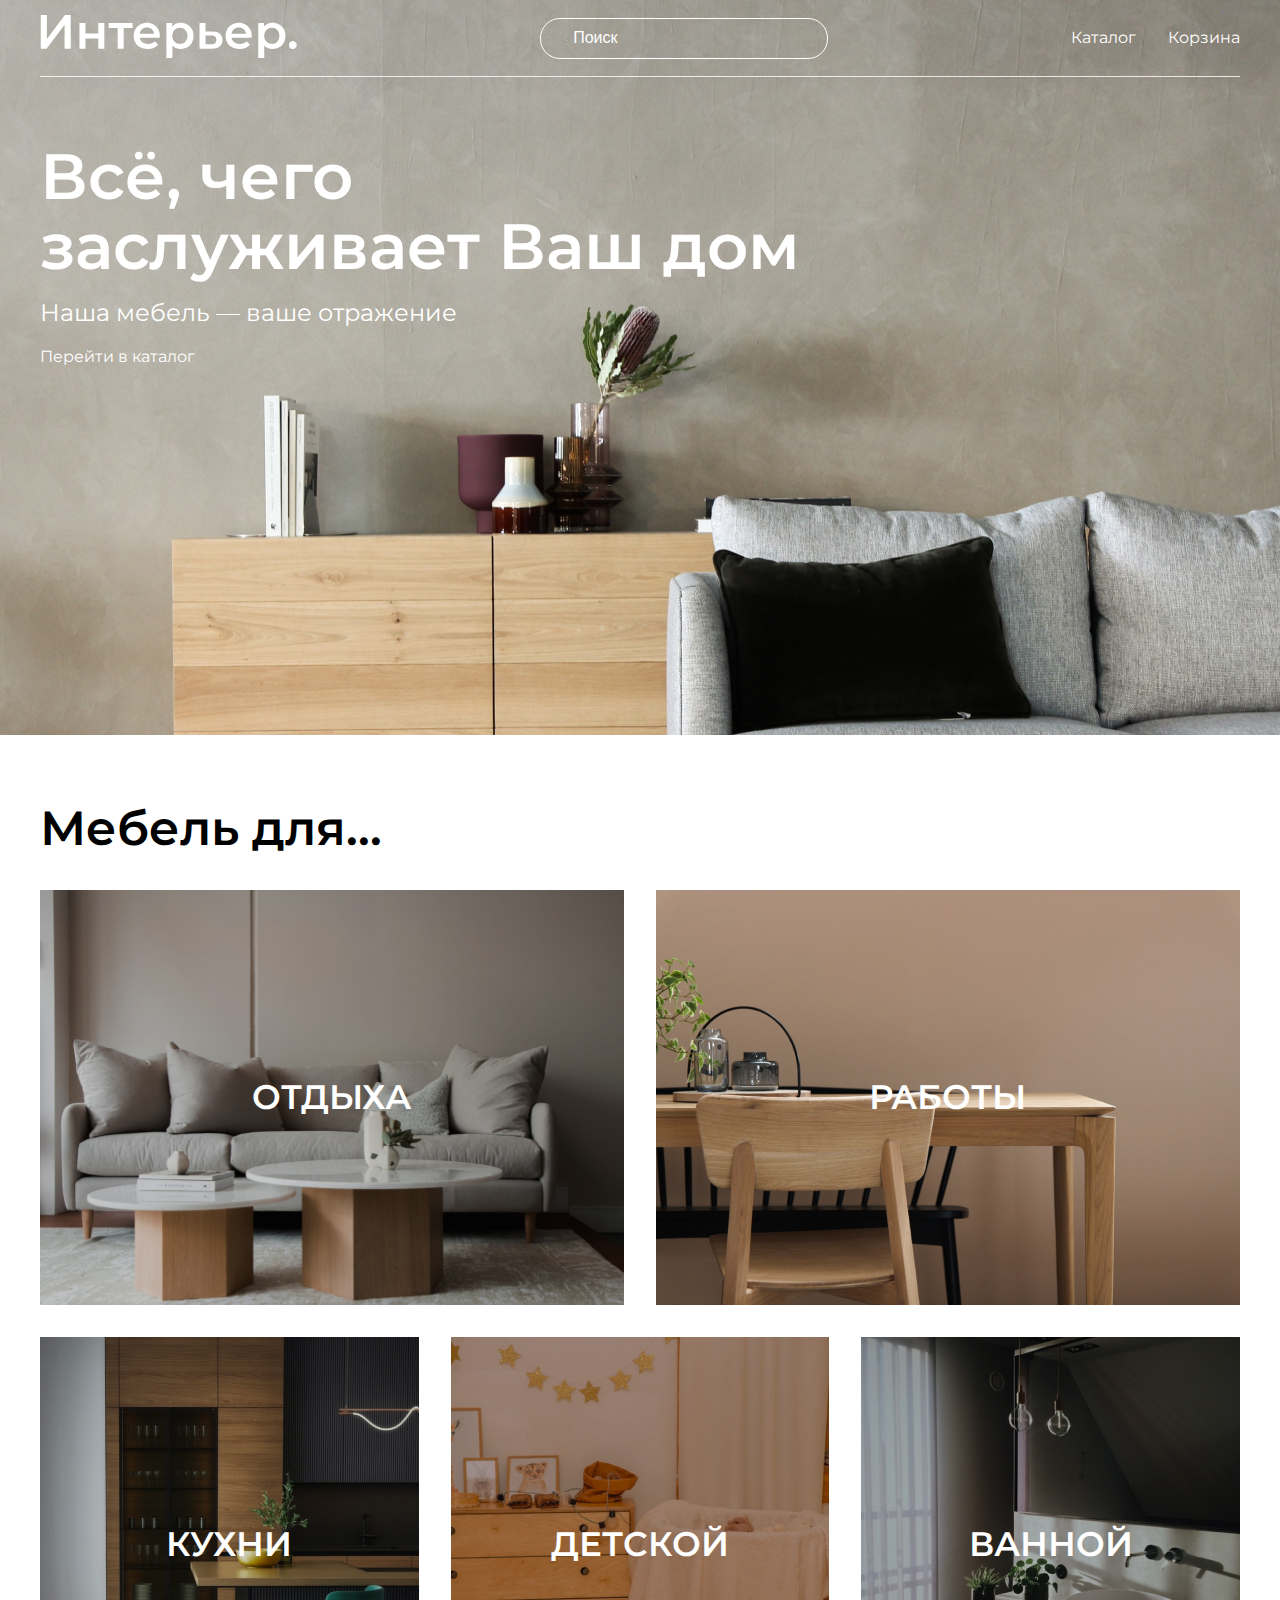
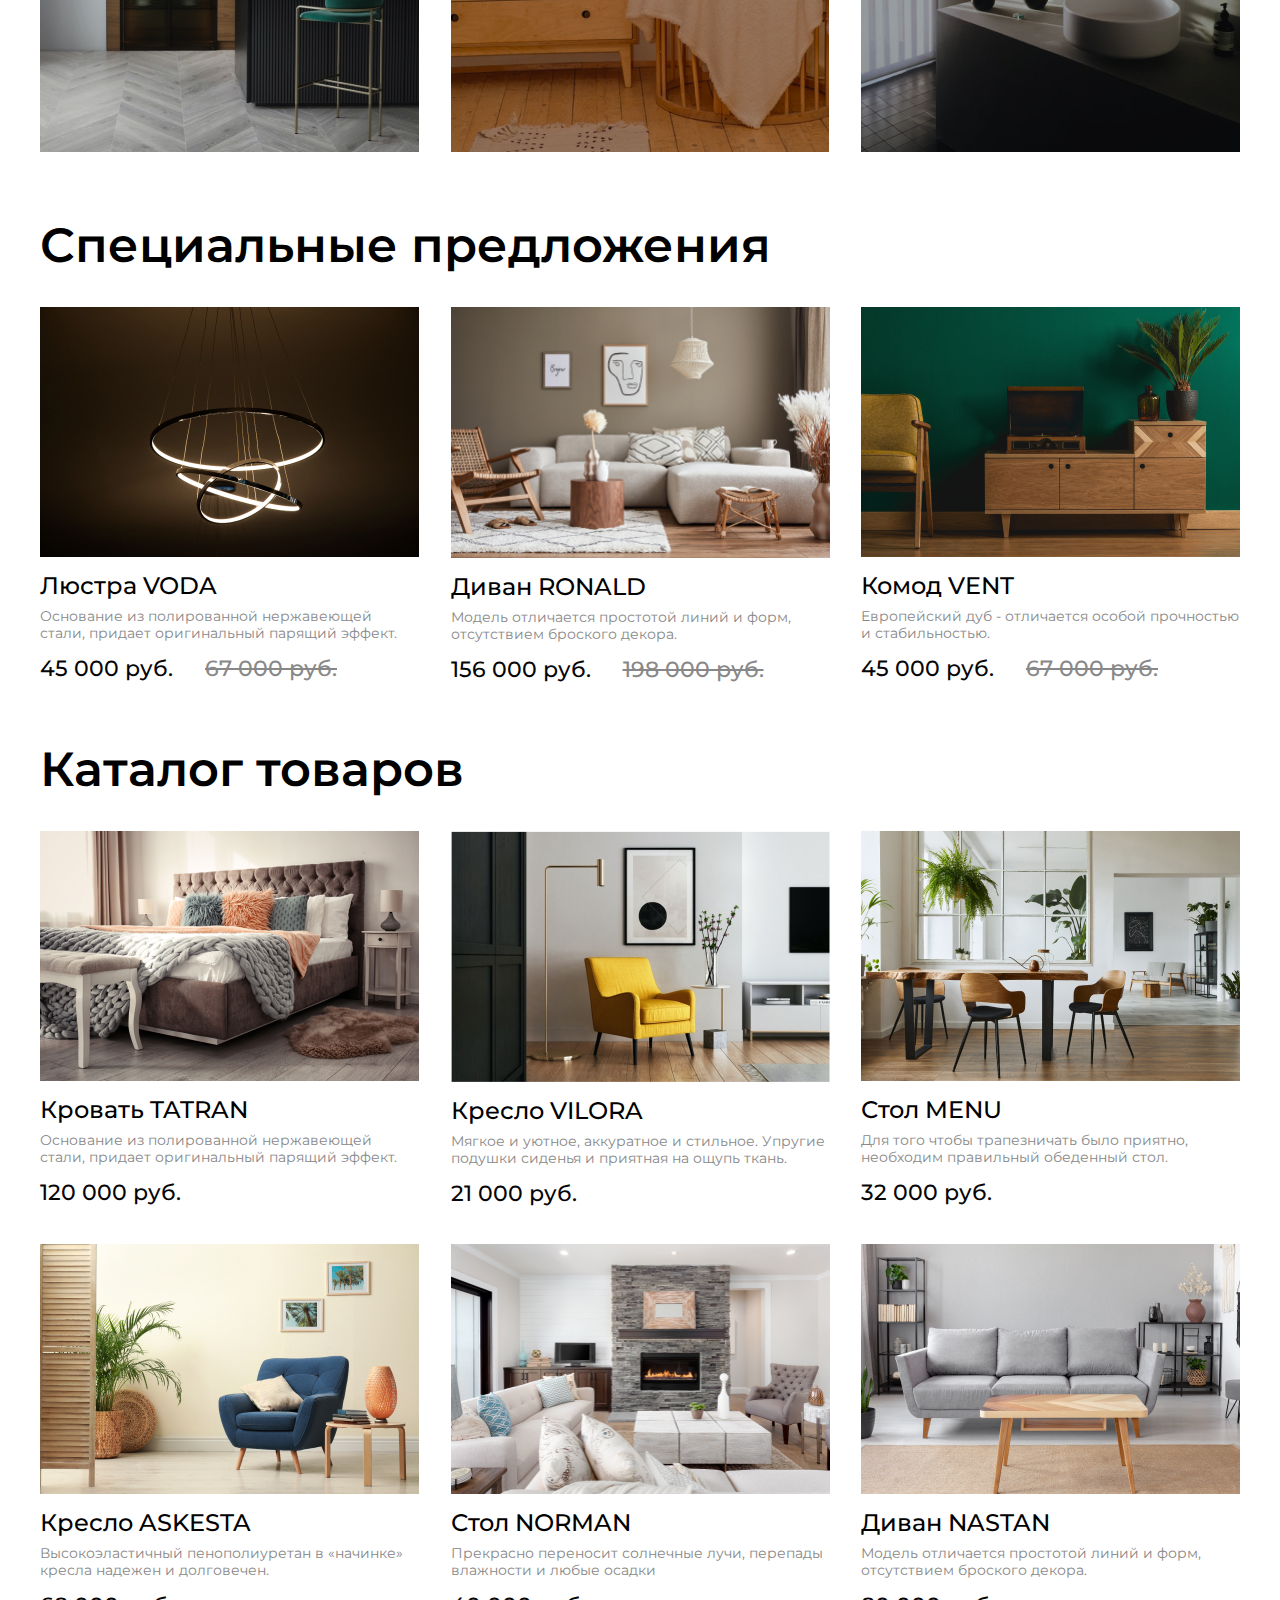
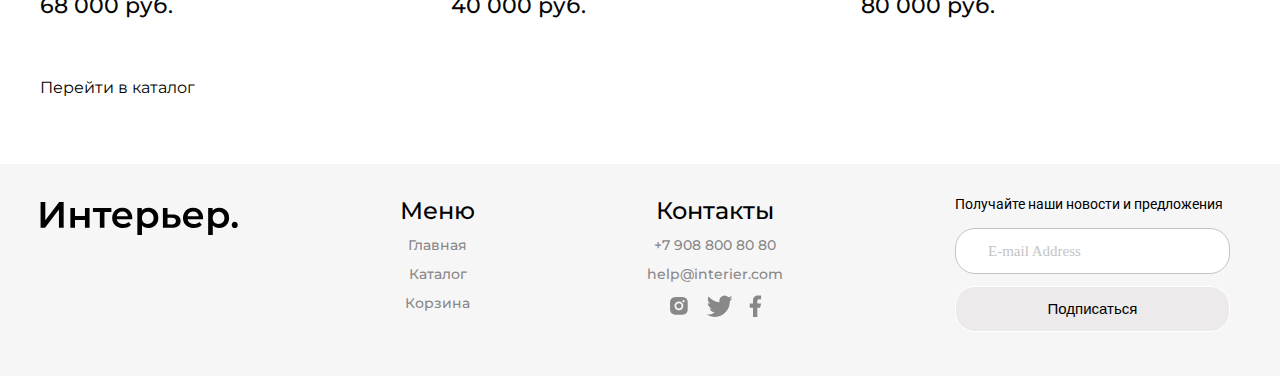
==== commit 27077de9: "Task 1 - Added: index.js" ====
--- a/index.html
+++ b/index.html
@@ -5,6 +5,7 @@
     <meta http-equiv="X-UA-Compatible" content="IE=edge">
     <meta name="viewport" content="width=device-width, initial-scale=1.0">
     <link rel="stylesheet" href="css/style.css">
+    <script src="js/index.js"></script>
     <link href="https://fonts.googleapis.com/css2?family=Montserrat:ital,wght@0,400;0,500;0,600;0,700;1,400;1,500;1,600&display=swap" rel="stylesheet">
     <link href="https://fonts.googleapis.com/css2?family=Roboto&display=swap" rel="stylesheet">
     <title>Главная</title>
@@ -42,7 +43,7 @@
             <p class="slogan-paragraph">Наша мебель — ваше отражение</p>
             <a class="link catalog-link" href="catalog.html">Перейти в каталог</a>
         </section>
-    </div> 
+    </div>
     <main class="centered">
         <section>
             <h2 class="section-header">Мебель для...</h2>
@@ -229,4 +230,4 @@
         </div>
     </footer>
 </body>
-</html>+</html>
--- a/css/style.css
+++ b/css/style.css
@@ -414,7 +414,7 @@
 }
 
 .subscription-email-input::-webkit-input-placeholder {
-  font-family: Roboto;
+  font-family: Roboto sans-serif;
   font-style: normal;
   font-weight: normal;
   font-size: 15px;
@@ -423,7 +423,7 @@
 }
 
 .subscription-email-input:-ms-input-placeholder {
-  font-family: Roboto;
+  font-family: Roboto sans-serif;
   font-style: normal;
   font-weight: normal;
   font-size: 15px;
@@ -432,7 +432,7 @@
 }
 
 .subscription-email-input::-ms-input-placeholder {
-  font-family: Roboto;
+  font-family: Roboto sans-serif;
   font-style: normal;
   font-weight: normal;
   font-size: 15px;
@@ -441,7 +441,7 @@
 }
 
 .subscription-email-input::placeholder {
-  font-family: Roboto;
+  font-family: Roboto sans-serif;
   font-style: normal;
   font-weight: normal;
   font-size: 15px;
